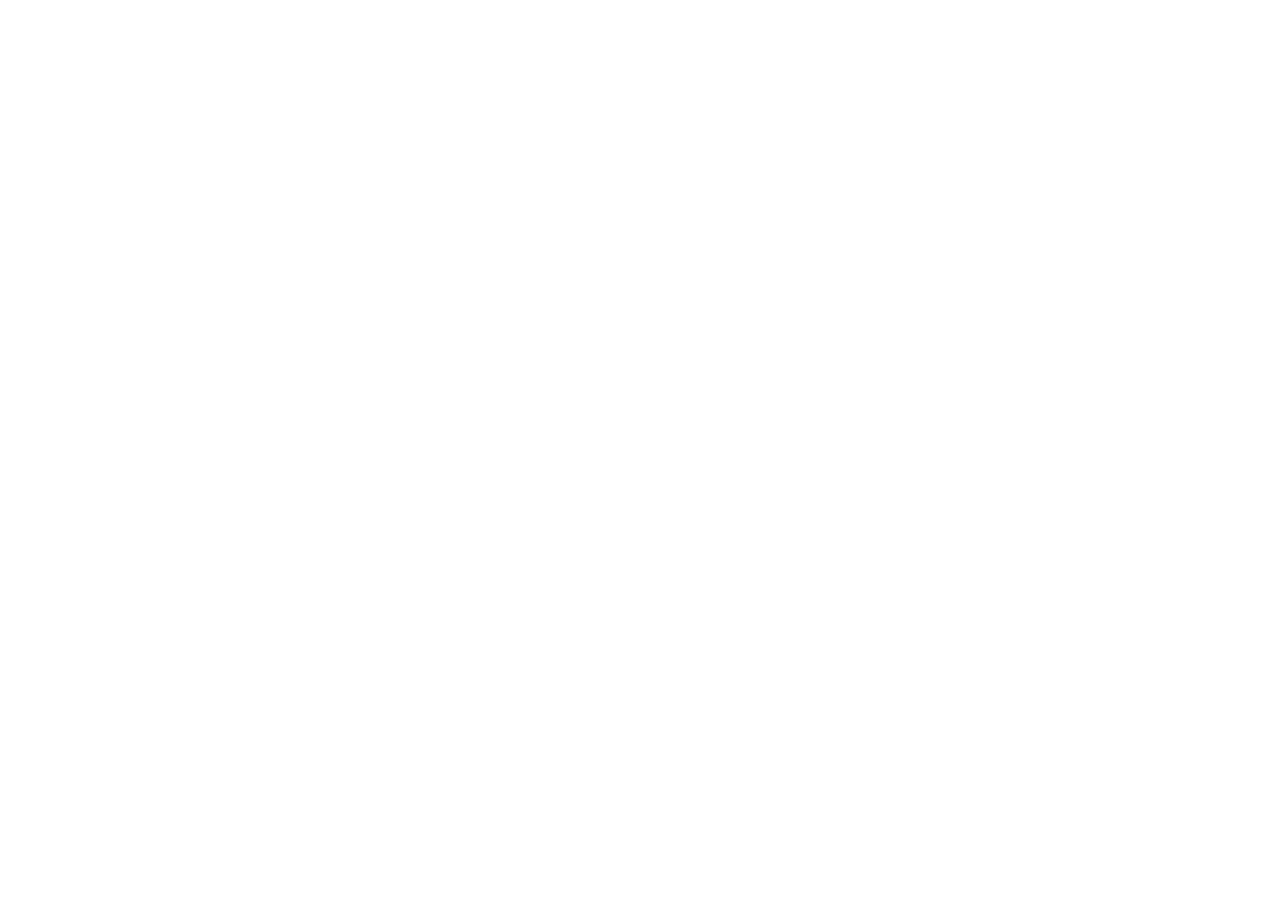
==== index.html @ dba5331c "init project" ====
<!DOCTYPE html>
<html lang="en">
<head>
    <meta charset="UTF-8">
    <meta http-equiv="X-UA-Compatible" content="IE=edge">
    <meta name="viewport" content="width=device-width, initial-scale=1.0">
    <title>Document</title>
</head>
<body>
    
</body>
</html>
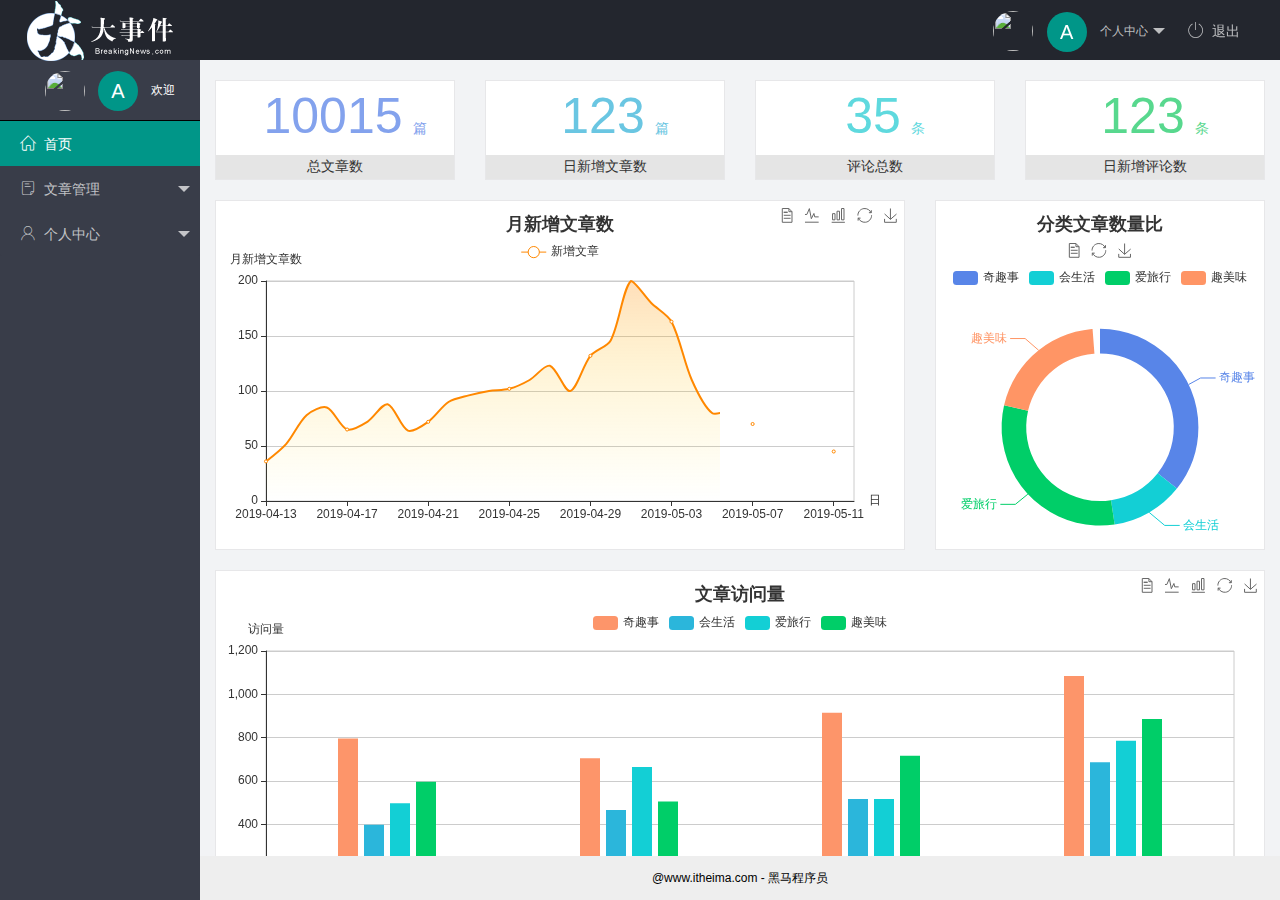
==== commit 2201e608: "完成了主页的内容" ====
--- a/index.html
+++ b/index.html
@@ -1,12 +1,89 @@
 <!DOCTYPE html>
 <html lang="en">
+
 <head>
     <meta charset="UTF-8">
     <meta http-equiv="X-UA-Compatible" content="IE=edge">
     <meta name="viewport" content="width=device-width, initial-scale=1.0">
-    <title>Document</title>
+    <title>后台主页</title>
+    <link rel="stylesheet" href="./assets/lib/layui/css/layui.css">
+    <link rel="stylesheet" href="./assets/fonts/iconfont.css">
+    <link rel="stylesheet" href="./assets/css/index.css">
 </head>
+
 <body>
-    
+    <div class="layui-layout layui-layout-admin">
+        <div class="layui-header">
+            <div class="layui-logo layui-hide-xs ">
+                <img src="./assets/images/logo.png" alt="">
+            </div>
+            <!-- 头部区域（可配合layui 已有的水平导航） -->
+            <ul class="layui-nav layui-layout-right">
+                <li class="layui-nav-item layui-hide layui-show-md-inline-block">
+                    <a href="javascript:;" class="userinfo">
+                        <img src="http://t.cn/RCzsdCq"
+                            class="layui-nav-img">
+                            <span class="text-avatar">A</span>
+                        个人中心
+                    </a>
+                    <dl class="layui-nav-child">
+                        <dd><a href="">基本资料</a></dd>
+                        <dd><a href="">更换头像</a></dd>
+                        <dd><a href="">重置密码</a></dd>
+                    </dl>
+                </li>
+                <li class="layui-nav-item" lay-header-event="menuRight" lay-unselect>
+                    <a href="javascript:;" id="btnLogout"><span class="iconfont icon-tuichu"></span>退出</a>
+                </li>
+            </ul>
+        </div>
+
+        <div class="layui-side layui-bg-black">
+            <div class="layui-side-scroll">
+                <div  class="userinfo">
+                    <img src="http://t.cn/RCzsdCq"
+                        class="layui-nav-img">
+                    <span class="text-avatar">A</span>
+                    <span id="welcome">欢迎</span>
+                </div>
+                <!-- 左侧导航区域（可配合layui已有的垂直导航） -->
+                <ul class="layui-nav layui-nav-tree" lay-shrink="all">
+                    <li class="layui-nav-item layui-this"><a href="./home/dashboard.html" target="fm"><span class="iconfont icon-home"></span>首页</a></li>
+                    <li class="layui-nav-item ">
+                        <a class="" href="javascript:;"><span class="iconfont icon-16"></span>文章管理</a>
+                        <dl class="layui-nav-child">
+                            <dd><a href="javascript:;"><i class="layui-icon layui-icon-app"></i>文章类别</a></dd>
+                            <dd><a href="javascript:;"><i class="layui-icon layui-icon-app"></i>文章列表</a></dd>
+                            <dd><a href="javascript:;"><i class="layui-icon layui-icon-app"></i>发布文章</a></dd>
+                        </dl>
+                    </li>
+                    <li class="layui-nav-item">
+                        <a href="javascript:;"><span class="iconfont icon-user"></span>个人中心</a>
+                        <dl class="layui-nav-child">
+                            <dd><a href="javascript:;"><i class="layui-icon layui-icon-app"></i>基本资料</a></dd>
+                            <dd><a href="javascript:;"><i class="layui-icon layui-icon-app"></i>更换头像</a></dd>
+                            <dd><a href="javascript:;"><i class="layui-icon layui-icon-app"></i>重置密码</a></dd>
+                        </dl>
+                    </li>
+                </ul>
+            </div>
+        </div>
+
+        <div class="layui-body">
+            <!-- 内容主体区域 -->
+            <iframe name="fm" src="./home/dashboard.html" frameborder="0"></iframe>
+        </div>
+
+        <div class="layui-footer">
+            <!-- 底部固定区域 -->
+            @www.itheima.com - 黑马程序员
+        </div>
+    </div>
+
+    <script src="./assets/lib/layui/layui.all.js"></script>
+    <script src="./assets/lib/jquery.js"></script>
+    <script src="./assets/js/baseAPI.js"></script>
+    <script src="./assets/js/index.js"></script>
 </body>
+
 </html>--- a/assets/lib/layui/css/layui.css
+++ b/assets/lib/layui/css/layui.css
@@ -0,0 +1,2 @@
+/** layui-v2.5.5 MIT License By https://www.layui.com */
+ .layui-inline,img{display:inline-block;vertical-align:middle}h1,h2,h3,h4,h5,h6{font-weight:400}.layui-edge,.layui-header,.layui-inline,.layui-main{position:relative}.layui-body,.layui-edge,.layui-elip{overflow:hidden}.layui-btn,.layui-edge,.layui-inline,img{vertical-align:middle}.layui-btn,.layui-disabled,.layui-icon,.layui-unselect{-moz-user-select:none;-webkit-user-select:none;-ms-user-select:none}.layui-elip,.layui-form-checkbox span,.layui-form-pane .layui-form-label{text-overflow:ellipsis;white-space:nowrap}.layui-breadcrumb,.layui-tree-btnGroup{visibility:hidden}blockquote,body,button,dd,div,dl,dt,form,h1,h2,h3,h4,h5,h6,input,li,ol,p,pre,td,textarea,th,ul{margin:0;padding:0;-webkit-tap-highlight-color:rgba(0,0,0,0)}a:active,a:hover{outline:0}img{border:none}li{list-style:none}table{border-collapse:collapse;border-spacing:0}h4,h5,h6{font-size:100%}button,input,optgroup,option,select,textarea{font-family:inherit;font-size:inherit;font-style:inherit;font-weight:inherit;outline:0}pre{white-space:pre-wrap;white-space:-moz-pre-wrap;white-space:-pre-wrap;white-space:-o-pre-wrap;word-wrap:break-word}body{line-height:24px;font:14px Helvetica Neue,Helvetica,PingFang SC,Tahoma,Arial,sans-serif}hr{height:1px;margin:10px 0;border:0;clear:both}a{color:#333;text-decoration:none}a:hover{color:#777}a cite{font-style:normal;*cursor:pointer}.layui-border-box,.layui-border-box *{box-sizing:border-box}.layui-box,.layui-box *{box-sizing:content-box}.layui-clear{clear:both;*zoom:1}.layui-clear:after{content:'\20';clear:both;*zoom:1;display:block;height:0}.layui-inline{*display:inline;*zoom:1}.layui-edge{display:inline-block;width:0;height:0;border-width:6px;border-style:dashed;border-color:transparent}.layui-edge-top{top:-4px;border-bottom-color:#999;border-bottom-style:solid}.layui-edge-right{border-left-color:#999;border-left-style:solid}.layui-edge-bottom{top:2px;border-top-color:#999;border-top-style:solid}.layui-edge-left{border-right-color:#999;border-right-style:solid}.layui-disabled,.layui-disabled:hover{color:#d2d2d2!important;cursor:not-allowed!important}.layui-circle{border-radius:100%}.layui-show{display:block!important}.layui-hide{display:none!important}@font-face{font-family:layui-icon;src:url(../font/iconfont.eot?v=250);src:url(../font/iconfont.eot?v=250#iefix) format('embedded-opentype'),url(../font/iconfont.woff2?v=250) format('woff2'),url(../font/iconfont.woff?v=250) format('woff'),url(../font/iconfont.ttf?v=250) format('truetype'),url(../font/iconfont.svg?v=250#layui-icon) format('svg')}.layui-icon{font-family:layui-icon!important;font-size:16px;font-style:normal;-webkit-font-smoothing:antialiased;-moz-osx-font-smoothing:grayscale}.layui-icon-reply-fill:before{content:"\e611"}.layui-icon-set-fill:before{content:"\e614"}.layui-icon-menu-fill:before{content:"\e60f"}.layui-icon-search:before{content:"\e615"}.layui-icon-share:before{content:"\e641"}.layui-icon-set-sm:before{content:"\e620"}.layui-icon-engine:before{content:"\e628"}.layui-icon-close:before{content:"\1006"}.layui-icon-close-fill:before{content:"\1007"}.layui-icon-chart-screen:before{content:"\e629"}.layui-icon-star:before{content:"\e600"}.layui-icon-circle-dot:before{content:"\e617"}.layui-icon-chat:before{content:"\e606"}.layui-icon-release:before{content:"\e609"}.layui-icon-list:before{content:"\e60a"}.layui-icon-chart:before{content:"\e62c"}.layui-icon-ok-circle:before{content:"\1005"}.layui-icon-layim-theme:before{content:"\e61b"}.layui-icon-table:before{content:"\e62d"}.layui-icon-right:before{content:"\e602"}.layui-icon-left:before{content:"\e603"}.layui-icon-cart-simple:before{content:"\e698"}.layui-icon-face-cry:before{content:"\e69c"}.layui-icon-face-smile:before{content:"\e6af"}.layui-icon-survey:before{content:"\e6b2"}.layui-icon-tree:before{content:"\e62e"}.layui-icon-upload-circle:before{content:"\e62f"}.layui-icon-add-circle:before{content:"\e61f"}.layui-icon-download-circle:before{content:"\e601"}.layui-icon-templeate-1:before{content:"\e630"}.layui-icon-util:before{content:"\e631"}.layui-icon-face-surprised:before{content:"\e664"}.layui-icon-edit:before{content:"\e642"}.layui-icon-speaker:before{content:"\e645"}.layui-icon-down:before{content:"\e61a"}.layui-icon-file:before{content:"\e621"}.layui-icon-layouts:before{content:"\e632"}.layui-icon-rate-half:before{content:"\e6c9"}.layui-icon-add-circle-fine:before{content:"\e608"}.layui-icon-prev-circle:before{content:"\e633"}.layui-icon-read:before{content:"\e705"}.layui-icon-404:before{content:"\e61c"}.layui-icon-carousel:before{content:"\e634"}.layui-icon-help:before{content:"\e607"}.layui-icon-code-circle:before{content:"\e635"}.layui-icon-water:before{content:"\e636"}.layui-icon-username:before{content:"\e66f"}.layui-icon-find-fill:before{content:"\e670"}.layui-icon-about:before{content:"\e60b"}.layui-icon-location:before{content:"\e715"}.layui-icon-up:before{content:"\e619"}.layui-icon-pause:before{content:"\e651"}.layui-icon-date:before{content:"\e637"}.layui-icon-layim-uploadfile:before{content:"\e61d"}.layui-icon-delete:before{content:"\e640"}.layui-icon-play:before{content:"\e652"}.layui-icon-top:before{content:"\e604"}.layui-icon-friends:before{content:"\e612"}.layui-icon-refresh-3:before{content:"\e9aa"}.layui-icon-ok:before{content:"\e605"}.layui-icon-layer:before{content:"\e638"}.layui-icon-face-smile-fine:before{content:"\e60c"}.layui-icon-dollar:before{content:"\e659"}.layui-icon-group:before{content:"\e613"}.layui-icon-layim-download:before{content:"\e61e"}.layui-icon-picture-fine:before{content:"\e60d"}.layui-icon-link:before{content:"\e64c"}.layui-icon-diamond:before{content:"\e735"}.layui-icon-log:before{content:"\e60e"}.layui-icon-rate-solid:before{content:"\e67a"}.layui-icon-fonts-del:before{content:"\e64f"}.layui-icon-unlink:before{content:"\e64d"}.layui-icon-fonts-clear:before{content:"\e639"}.layui-icon-triangle-r:before{content:"\e623"}.layui-icon-circle:before{content:"\e63f"}.layui-icon-radio:before{content:"\e643"}.layui-icon-align-center:before{content:"\e647"}.layui-icon-align-right:before{content:"\e648"}.layui-icon-align-left:before{content:"\e649"}.layui-icon-loading-1:before{content:"\e63e"}.layui-icon-return:before{content:"\e65c"}.layui-icon-fonts-strong:before{content:"\e62b"}.layui-icon-upload:before{content:"\e67c"}.layui-icon-dialogue:before{content:"\e63a"}.layui-icon-video:before{content:"\e6ed"}.layui-icon-headset:before{content:"\e6fc"}.layui-icon-cellphone-fine:before{content:"\e63b"}.layui-icon-add-1:before{content:"\e654"}.layui-icon-face-smile-b:before{content:"\e650"}.layui-icon-fonts-html:before{content:"\e64b"}.layui-icon-form:before{content:"\e63c"}.layui-icon-cart:before{content:"\e657"}.layui-icon-camera-fill:before{content:"\e65d"}.layui-icon-tabs:before{content:"\e62a"}.layui-icon-fonts-code:before{content:"\e64e"}.layui-icon-fire:before{content:"\e756"}.layui-icon-set:before{content:"\e716"}.layui-icon-fonts-u:before{content:"\e646"}.layui-icon-triangle-d:before{content:"\e625"}.layui-icon-tips:before{content:"\e702"}.layui-icon-picture:before{content:"\e64a"}.layui-icon-more-vertical:before{content:"\e671"}.layui-icon-flag:before{content:"\e66c"}.layui-icon-loading:before{content:"\e63d"}.layui-icon-fonts-i:before{content:"\e644"}.layui-icon-refresh-1:before{content:"\e666"}.layui-icon-rmb:before{content:"\e65e"}.layui-icon-home:before{content:"\e68e"}.layui-icon-user:before{content:"\e770"}.layui-icon-notice:before{content:"\e667"}.layui-icon-login-weibo:before{content:"\e675"}.layui-icon-voice:before{content:"\e688"}.layui-icon-upload-drag:before{content:"\e681"}.layui-icon-login-qq:before{content:"\e676"}.layui-icon-snowflake:before{content:"\e6b1"}.layui-icon-file-b:before{content:"\e655"}.layui-icon-template:before{content:"\e663"}.layui-icon-auz:before{content:"\e672"}.layui-icon-console:before{content:"\e665"}.layui-icon-app:before{content:"\e653"}.layui-icon-prev:before{content:"\e65a"}.layui-icon-website:before{content:"\e7ae"}.layui-icon-next:before{content:"\e65b"}.layui-icon-component:before{content:"\e857"}.layui-icon-more:before{content:"\e65f"}.layui-icon-login-wechat:before{content:"\e677"}.layui-icon-shrink-right:before{content:"\e668"}.layui-icon-spread-left:before{content:"\e66b"}.layui-icon-camera:before{content:"\e660"}.layui-icon-note:before{content:"\e66e"}.layui-icon-refresh:before{content:"\e669"}.layui-icon-female:before{content:"\e661"}.layui-icon-male:before{content:"\e662"}.layui-icon-password:before{content:"\e673"}.layui-icon-senior:before{content:"\e674"}.layui-icon-theme:before{content:"\e66a"}.layui-icon-tread:before{content:"\e6c5"}.layui-icon-praise:before{content:"\e6c6"}.layui-icon-star-fill:before{content:"\e658"}.layui-icon-rate:before{content:"\e67b"}.layui-icon-template-1:before{content:"\e656"}.layui-icon-vercode:before{content:"\e679"}.layui-icon-cellphone:before{content:"\e678"}.layui-icon-screen-full:before{content:"\e622"}.layui-icon-screen-restore:before{content:"\e758"}.layui-icon-cols:before{content:"\e610"}.layui-icon-export:before{content:"\e67d"}.layui-icon-print:before{content:"\e66d"}.layui-icon-slider:before{content:"\e714"}.layui-icon-addition:before{content:"\e624"}.layui-icon-subtraction:before{content:"\e67e"}.layui-icon-service:before{content:"\e626"}.layui-icon-transfer:before{content:"\e691"}.layui-main{width:1140px;margin:0 auto}.layui-header{z-index:1000;height:60px}.layui-header a:hover{transition:all .5s;-webkit-transition:all .5s}.layui-side{position:fixed;left:0;top:0;bottom:0;z-index:999;width:200px;overflow-x:hidden}.layui-side-scroll{position:relative;width:220px;height:100%;overflow-x:hidden}.layui-body{position:absolute;left:200px;right:0;top:0;bottom:0;z-index:998;width:auto;overflow-y:auto;box-sizing:border-box}.layui-layout-body{overflow:hidden}.layui-layout-admin .layui-header{background-color:#23262E}.layui-layout-admin .layui-side{top:60px;width:200px;overflow-x:hidden}.layui-layout-admin .layui-body{position:fixed;top:60px;bottom:44px}.layui-layout-admin .layui-main{width:auto;margin:0 15px}.layui-layout-admin .layui-footer{position:fixed;left:200px;right:0;bottom:0;height:44px;line-height:44px;padding:0 15px;background-color:#eee}.layui-layout-admin .layui-logo{position:absolute;left:0;top:0;width:200px;height:100%;line-height:60px;text-align:center;color:#009688;font-size:16px}.layui-layout-admin .layui-header .layui-nav{background:0 0}.layui-layout-left{position:absolute!important;left:200px;top:0}.layui-layout-right{position:absolute!important;right:0;top:0}.layui-container{position:relative;margin:0 auto;padding:0 15px;box-sizing:border-box}.layui-fluid{position:relative;margin:0 auto;padding:0 15px}.layui-row:after,.layui-row:before{content:'';display:block;clear:both}.layui-col-lg1,.layui-col-lg10,.layui-col-lg11,.layui-col-lg12,.layui-col-lg2,.layui-col-lg3,.layui-col-lg4,.layui-col-lg5,.layui-col-lg6,.layui-col-lg7,.layui-col-lg8,.layui-col-lg9,.layui-col-md1,.layui-col-md10,.layui-col-md11,.layui-col-md12,.layui-col-md2,.layui-col-md3,.layui-col-md4,.layui-col-md5,.layui-col-md6,.layui-col-md7,.layui-col-md8,.layui-col-md9,.layui-col-sm1,.layui-col-sm10,.layui-col-sm11,.layui-col-sm12,.layui-col-sm2,.layui-col-sm3,.layui-col-sm4,.layui-col-sm5,.layui-col-sm6,.layui-col-sm7,.layui-col-sm8,.layui-col-sm9,.layui-col-xs1,.layui-col-xs10,.layui-col-xs11,.layui-col-xs12,.layui-col-xs2,.layui-col-xs3,.layui-col-xs4,.layui-col-xs5,.layui-col-xs6,.layui-col-xs7,.layui-col-xs8,.layui-col-xs9{position:relative;display:block;box-sizing:border-box}.layui-col-xs1,.layui-col-xs10,.layui-col-xs11,.layui-col-xs12,.layui-col-xs2,.layui-col-xs3,.layui-col-xs4,.layui-col-xs5,.layui-col-xs6,.layui-col-xs7,.layui-col-xs8,.layui-col-xs9{float:left}.layui-col-xs1{width:8.33333333%}.layui-col-xs2{width:16.66666667%}.layui-col-xs3{width:25%}.layui-col-xs4{width:33.33333333%}.layui-col-xs5{width:41.66666667%}.layui-col-xs6{width:50%}.layui-col-xs7{width:58.33333333%}.layui-col-xs8{width:66.66666667%}.layui-col-xs9{width:75%}.layui-col-xs10{width:83.33333333%}.layui-col-xs11{width:91.66666667%}.layui-col-xs12{width:100%}.layui-col-xs-offset1{margin-left:8.33333333%}.layui-col-xs-offset2{margin-left:16.66666667%}.layui-col-xs-offset3{margin-left:25%}.layui-col-xs-offset4{margin-left:33.33333333%}.layui-col-xs-offset5{margin-left:41.66666667%}.layui-col-xs-offset6{margin-left:50%}.layui-col-xs-offset7{margin-left:58.33333333%}.layui-col-xs-offset8{margin-left:66.66666667%}.layui-col-xs-offset9{margin-left:75%}.layui-col-xs-offset10{margin-left:83.33333333%}.layui-col-xs-offset11{margin-left:91.66666667%}.layui-col-xs-offset12{margin-left:100%}@media screen and (max-width:768px){.layui-hide-xs{display:none!important}.layui-show-xs-block{display:block!important}.layui-show-xs-inline{display:inline!important}.layui-show-xs-inline-block{display:inline-block!important}}@media screen and (min-width:768px){.layui-container{width:750px}.layui-hide-sm{display:none!important}.layui-show-sm-block{display:block!important}.layui-show-sm-inline{display:inline!important}.layui-show-sm-inline-block{display:inline-block!important}.layui-col-sm1,.layui-col-sm10,.layui-col-sm11,.layui-col-sm12,.layui-col-sm2,.layui-col-sm3,.layui-col-sm4,.layui-col-sm5,.layui-col-sm6,.layui-col-sm7,.layui-col-sm8,.layui-col-sm9{float:left}.layui-col-sm1{width:8.33333333%}.layui-col-sm2{width:16.66666667%}.layui-col-sm3{width:25%}.layui-col-sm4{width:33.33333333%}.layui-col-sm5{width:41.66666667%}.layui-col-sm6{width:50%}.layui-col-sm7{width:58.33333333%}.layui-col-sm8{width:66.66666667%}.layui-col-sm9{width:75%}.layui-col-sm10{width:83.33333333%}.layui-col-sm11{width:91.66666667%}.layui-col-sm12{width:100%}.layui-col-sm-offset1{margin-left:8.33333333%}.layui-col-sm-offset2{margin-left:16.66666667%}.layui-col-sm-offset3{margin-left:25%}.layui-col-sm-offset4{margin-left:33.33333333%}.layui-col-sm-offset5{margin-left:41.66666667%}.layui-col-sm-offset6{margin-left:50%}.layui-col-sm-offset7{margin-left:58.33333333%}.layui-col-sm-offset8{margin-left:66.66666667%}.layui-col-sm-offset9{margin-left:75%}.layui-col-sm-offset10{margin-left:83.33333333%}.layui-col-sm-offset11{margin-left:91.66666667%}.layui-col-sm-offset12{margin-left:100%}}@media screen and (min-width:992px){.layui-container{width:970px}.layui-hide-md{display:none!important}.layui-show-md-block{display:block!important}.layui-show-md-inline{display:inline!important}.layui-show-md-inline-block{display:inline-block!important}.layui-col-md1,.layui-col-md10,.layui-col-md11,.layui-col-md12,.layui-col-md2,.layui-col-md3,.layui-col-md4,.layui-col-md5,.layui-col-md6,.layui-col-md7,.layui-col-md8,.layui-col-md9{float:left}.layui-col-md1{width:8.33333333%}.layui-col-md2{width:16.66666667%}.layui-col-md3{width:25%}.layui-col-md4{width:33.33333333%}.layui-col-md5{width:41.66666667%}.layui-col-md6{width:50%}.layui-col-md7{width:58.33333333%}.layui-col-md8{width:66.66666667%}.layui-col-md9{width:75%}.layui-col-md10{width:83.33333333%}.layui-col-md11{width:91.66666667%}.layui-col-md12{width:100%}.layui-col-md-offset1{margin-left:8.33333333%}.layui-col-md-offset2{margin-left:16.66666667%}.layui-col-md-offset3{margin-left:25%}.layui-col-md-offset4{margin-left:33.33333333%}.layui-col-md-offset5{margin-left:41.66666667%}.layui-col-md-offset6{margin-left:50%}.layui-col-md-offset7{margin-left:58.33333333%}.layui-col-md-offset8{margin-left:66.66666667%}.layui-col-md-offset9{margin-left:75%}.layui-col-md-offset10{margin-left:83.33333333%}.layui-col-md-offset11{margin-left:91.66666667%}.layui-col-md-offset12{margin-left:100%}}@media screen and (min-width:1200px){.layui-container{width:1170px}.layui-hide-lg{display:none!important}.layui-show-lg-block{display:block!important}.layui-show-lg-inline{display:inline!important}.layui-show-lg-inline-block{display:inline-block!important}.layui-col-lg1,.layui-col-lg10,.layui-col-lg11,.layui-col-lg12,.layui-col-lg2,.layui-col-lg3,.layui-col-lg4,.layui-col-lg5,.layui-col-lg6,.layui-col-lg7,.layui-col-lg8,.layui-col-lg9{float:left}.layui-col-lg1{width:8.33333333%}.layui-col-lg2{width:16.66666667%}.layui-col-lg3{width:25%}.layui-col-lg4{width:33.33333333%}.layui-col-lg5{width:41.66666667%}.layui-col-lg6{width:50%}.layui-col-lg7{width:58.33333333%}.layui-col-lg8{width:66.66666667%}.layui-col-lg9{width:75%}.layui-col-lg10{width:83.33333333%}.layui-col-lg11{width:91.66666667%}.layui-col-lg12{width:100%}.layui-col-lg-offset1{margin-left:8.33333333%}.layui-col-lg-offset2{margin-left:16.66666667%}.layui-col-lg-offset3{margin-left:25%}.layui-col-lg-offset4{margin-left:33.33333333%}.layui-col-lg-offset5{margin-left:41.66666667%}.layui-col-lg-offset6{margin-left:50%}.layui-col-lg-offset7{margin-left:58.33333333%}.layui-col-lg-offset8{margin-left:66.66666667%}.layui-col-lg-offset9{margin-left:75%}.layui-col-lg-offset10{margin-left:83.33333333%}.layui-col-lg-offset11{margin-left:91.66666667%}.layui-col-lg-offset12{margin-left:100%}}.layui-col-space1{margin:-.5px}.layui-col-space1>*{padding:.5px}.layui-col-space3{margin:-1.5px}.layui-col-space3>*{padding:1.5px}.layui-col-space5{margin:-2.5px}.layui-col-space5>*{padding:2.5px}.layui-col-space8{margin:-3.5px}.layui-col-space8>*{padding:3.5px}.layui-col-space10{margin:-5px}.layui-col-space10>*{padding:5px}.layui-col-space12{margin:-6px}.layui-col-space12>*{padding:6px}.layui-col-space15{margin:-7.5px}.layui-col-space15>*{padding:7.5px}.layui-col-space18{margin:-9px}.layui-col-space18>*{padding:9px}.layui-col-space20{margin:-10px}.layui-col-space20>*{padding:10px}.layui-col-space22{margin:-11px}.layui-col-space22>*{padding:11px}.layui-col-space25{margin:-12.5px}.layui-col-space25>*{padding:12.5px}.layui-col-space30{margin:-15px}.layui-col-space30>*{padding:15px}.layui-btn,.layui-input,.layui-select,.layui-textarea,.layui-upload-button{outline:0;-webkit-appearance:none;transition:all .3s;-webkit-transition:all .3s;box-sizing:border-box}.layui-elem-quote{margin-bottom:10px;padding:15px;line-height:22px;border-left:5px solid #009688;border-radius:0 2px 2px 0;background-color:#f2f2f2}.layui-quote-nm{border-style:solid;border-width:1px 1px 1px 5px;background:0 0}.layui-elem-field{margin-bottom:10px;padding:0;border-width:1px;border-style:solid}.layui-elem-field legend{margin-left:20px;padding:0 10px;font-size:20px;font-weight:300}.layui-field-title{margin:10px 0 20px;border-width:1px 0 0}.layui-field-box{padding:10px 15px}.layui-field-title .layui-field-box{padding:10px 0}.layui-progress{position:relative;height:6px;border-radius:20px;background-color:#e2e2e2}.layui-progress-bar{position:absolute;left:0;top:0;width:0;max-width:100%;height:6px;border-radius:20px;text-align:right;background-color:#5FB878;transition:all .3s;-webkit-transition:all .3s}.layui-progress-big,.layui-progress-big .layui-progress-bar{height:18px;line-height:18px}.layui-progress-text{position:relative;top:-20px;line-height:18px;font-size:12px;color:#666}.layui-progress-big .layui-progress-text{position:static;padding:0 10px;color:#fff}.layui-collapse{border-width:1px;border-style:solid;border-radius:2px}.layui-colla-content,.layui-colla-item{border-top-width:1px;border-top-style:solid}.layui-colla-item:first-child{border-top:none}.layui-colla-title{position:relative;height:42px;line-height:42px;padding:0 15px 0 35px;color:#333;background-color:#f2f2f2;cursor:pointer;font-size:14px;overflow:hidden}.layui-colla-content{display:none;padding:10px 15px;line-height:22px;color:#666}.layui-colla-icon{position:absolute;left:15px;top:0;font-size:14px}.layui-card{margin-bottom:15px;border-radius:2px;background-color:#fff;box-shadow:0 1px 2px 0 rgba(0,0,0,.05)}.layui-card:last-child{margin-bottom:0}.layui-card-header{position:relative;height:42px;line-height:42px;padding:0 15px;border-bottom:1px solid #f6f6f6;color:#333;border-radius:2px 2px 0 0;font-size:14px}.layui-bg-black,.layui-bg-blue,.layui-bg-cyan,.layui-bg-green,.layui-bg-orange,.layui-bg-red{color:#fff!important}.layui-card-body{position:relative;padding:10px 15px;line-height:24px}.layui-card-body[pad15]{padding:15px}.layui-card-body[pad20]{padding:20px}.layui-card-body .layui-table{margin:5px 0}.layui-card .layui-tab{margin:0}.layui-panel-window{position:relative;padding:15px;border-radius:0;border-top:5px solid #E6E6E6;background-color:#fff}.layui-auxiliar-moving{position:fixed;left:0;right:0;top:0;bottom:0;width:100%;height:100%;background:0 0;z-index:9999999999}.layui-form-label,.layui-form-mid,.layui-form-select,.layui-input-block,.layui-input-inline,.layui-textarea{position:relative}.layui-bg-red{background-color:#FF5722!important}.layui-bg-orange{background-color:#FFB800!important}.layui-bg-green{background-color:#009688!important}.layui-bg-cyan{background-color:#2F4056!important}.layui-bg-blue{background-color:#1E9FFF!important}.layui-bg-black{background-color:#393D49!important}.layui-bg-gray{background-color:#eee!important;color:#666!important}.layui-badge-rim,.layui-colla-content,.layui-colla-item,.layui-collapse,.layui-elem-field,.layui-form-pane .layui-form-item[pane],.layui-form-pane .layui-form-label,.layui-input,.layui-layedit,.layui-layedit-tool,.layui-quote-nm,.layui-select,.layui-tab-bar,.layui-tab-card,.layui-tab-title,.layui-tab-title .layui-this:after,.layui-textarea{border-color:#e6e6e6}.layui-timeline-item:before,hr{background-color:#e6e6e6}.layui-text{line-height:22px;font-size:14px;color:#666}.layui-text h1,.layui-text h2,.layui-text h3{font-weight:500;color:#333}.layui-text h1{font-size:30px}.layui-text h2{font-size:24px}.layui-text h3{font-size:18px}.layui-text a:not(.layui-btn){color:#01AAED}.layui-text a:not(.layui-btn):hover{text-decoration:underline}.layui-text ul{padding:5px 0 5px 15px}.layui-text ul li{margin-top:5px;list-style-type:disc}.layui-text em,.layui-word-aux{color:#999!important;padding:0 5px!important}.layui-btn{display:inline-block;height:38px;line-height:38px;padding:0 18px;background-color:#009688;color:#fff;white-space:nowrap;text-align:center;font-size:14px;border:none;border-radius:2px;cursor:pointer}.layui-btn:hover{opacity:.8;filter:alpha(opacity=80);color:#fff}.layui-btn:active{opacity:1;filter:alpha(opacity=100)}.layui-btn+.layui-btn{margin-left:10px}.layui-btn-container{font-size:0}.layui-btn-container .layui-btn{margin-right:10px;margin-bottom:10px}.layui-btn-container .layui-btn+.layui-btn{margin-left:0}.layui-table .layui-btn-container .layui-btn{margin-bottom:9px}.layui-btn-radius{border-radius:100px}.layui-btn .layui-icon{margin-right:3px;font-size:18px;vertical-align:bottom;vertical-align:middle\9}.layui-btn-primary{border:1px solid #C9C9C9;background-color:#fff;color:#555}.layui-btn-primary:hover{border-color:#009688;color:#333}.layui-btn-normal{background-color:#1E9FFF}.layui-btn-warm{background-color:#FFB800}.layui-btn-danger{background-color:#FF5722}.layui-btn-checked{background-color:#5FB878}.layui-btn-disabled,.layui-btn-disabled:active,.layui-btn-disabled:hover{border:1px solid #e6e6e6;background-color:#FBFBFB;color:#C9C9C9;cursor:not-allowed;opacity:1}.layui-btn-lg{height:44px;line-height:44px;padding:0 25px;font-size:16px}.layui-btn-sm{height:30px;line-height:30px;padding:0 10px;font-size:12px}.layui-btn-sm i{font-size:16px!important}.layui-btn-xs{height:22px;line-height:22px;padding:0 5px;font-size:12px}.layui-btn-xs i{font-size:14px!important}.layui-btn-group{display:inline-block;vertical-align:middle;font-size:0}.layui-btn-group .layui-btn{margin-left:0!important;margin-right:0!important;border-left:1px solid rgba(255,255,255,.5);border-radius:0}.layui-btn-group .layui-btn-primary{border-left:none}.layui-btn-group .layui-btn-primary:hover{border-color:#C9C9C9;color:#009688}.layui-btn-group .layui-btn:first-child{border-left:none;border-radius:2px 0 0 2px}.layui-btn-group .layui-btn-primary:first-child{border-left:1px solid #c9c9c9}.layui-btn-group .layui-btn:last-child{border-radius:0 2px 2px 0}.layui-btn-group .layui-btn+.layui-btn{margin-left:0}.layui-btn-group+.layui-btn-group{margin-left:10px}.layui-btn-fluid{width:100%}.layui-input,.layui-select,.layui-textarea{height:38px;line-height:1.3;line-height:38px\9;border-width:1px;border-style:solid;background-color:#fff;border-radius:2px}.layui-input::-webkit-input-placeholder,.layui-select::-webkit-input-placeholder,.layui-textarea::-webkit-input-placeholder{line-height:1.3}.layui-input,.layui-textarea{display:block;width:100%;padding-left:10px}.layui-input:hover,.layui-textarea:hover{border-color:#D2D2D2!important}.layui-input:focus,.layui-textarea:focus{border-color:#C9C9C9!important}.layui-textarea{min-height:100px;height:auto;line-height:20px;padding:6px 10px;resize:vertical}.layui-select{padding:0 10px}.layui-form input[type=checkbox],.layui-form input[type=radio],.layui-form select{display:none}.layui-form [lay-ignore]{display:initial}.layui-form-item{margin-bottom:15px;clear:both;*zoom:1}.layui-form-item:after{content:'\20';clear:both;*zoom:1;display:block;height:0}.layui-form-label{float:left;display:block;padding:9px 15px;width:80px;font-weight:400;line-height:20px;text-align:right}.layui-form-label-col{display:block;float:none;padding:9px 0;line-height:20px;text-align:left}.layui-form-item .layui-inline{margin-bottom:5px;margin-right:10px}.layui-input-block{margin-left:110px;min-height:36px}.layui-input-inline{display:inline-block;vertical-align:middle}.layui-form-item .layui-input-inline{float:left;width:190px;margin-right:10px}.layui-form-text .layui-input-inline{width:auto}.layui-form-mid{float:left;display:block;padding:9px 0!important;line-height:20px;margin-right:10px}.layui-form-danger+.layui-form-select .layui-input,.layui-form-danger:focus{border-color:#FF5722!important}.layui-form-select .layui-input{padding-right:30px;cursor:pointer}.layui-form-select .layui-edge{position:absolute;right:10px;top:50%;margin-top:-3px;cursor:pointer;border-width:6px;border-top-color:#c2c2c2;border-top-style:solid;transition:all .3s;-webkit-transition:all .3s}.layui-form-select dl{display:none;position:absolute;left:0;top:42px;padding:5px 0;z-index:899;min-width:100%;border:1px solid #d2d2d2;max-height:300px;overflow-y:auto;background-color:#fff;border-radius:2px;box-shadow:0 2px 4px rgba(0,0,0,.12);box-sizing:border-box}.layui-form-select dl dd,.layui-form-select dl dt{padding:0 10px;line-height:36px;white-space:nowrap;overflow:hidden;text-overflow:ellipsis}.layui-form-select dl dt{font-size:12px;color:#999}.layui-form-select dl dd{cursor:pointer}.layui-form-select dl dd:hover{background-color:#f2f2f2;-webkit-transition:.5s all;transition:.5s all}.layui-form-select .layui-select-group dd{padding-left:20px}.layui-form-select dl dd.layui-select-tips{padding-left:10px!important;color:#999}.layui-form-select dl dd.layui-this{background-color:#5FB878;color:#fff}.layui-form-checkbox,.layui-form-select dl dd.layui-disabled{background-color:#fff}.layui-form-selected dl{display:block}.layui-form-checkbox,.layui-form-checkbox *,.layui-form-switch{display:inline-block;vertical-align:middle}.layui-form-selected .layui-edge{margin-top:-9px;-webkit-transform:rotate(180deg);transform:rotate(180deg);margin-top:-3px\9}:root .layui-form-selected .layui-edge{margin-top:-9px\0/IE9}.layui-form-selectup dl{top:auto;bottom:42px}.layui-select-none{margin:5px 0;text-align:center;color:#999}.layui-select-disabled .layui-disabled{border-color:#eee!important}.layui-select-disabled .layui-edge{border-top-color:#d2d2d2}.layui-form-checkbox{position:relative;height:30px;line-height:30px;margin-right:10px;padding-right:30px;cursor:pointer;font-size:0;-webkit-transition:.1s linear;transition:.1s linear;box-sizing:border-box}.layui-form-checkbox span{padding:0 10px;height:100%;font-size:14px;border-radius:2px 0 0 2px;background-color:#d2d2d2;color:#fff;overflow:hidden}.layui-form-checkbox:hover span{background-color:#c2c2c2}.layui-form-checkbox i{position:absolute;right:0;top:0;width:30px;height:28px;border:1px solid #d2d2d2;border-left:none;border-radius:0 2px 2px 0;color:#fff;font-size:20px;text-align:center}.layui-form-checkbox:hover i{border-color:#c2c2c2;color:#c2c2c2}.layui-form-checked,.layui-form-checked:hover{border-color:#5FB878}.layui-form-checked span,.layui-form-checked:hover span{background-color:#5FB878}.layui-form-checked i,.layui-form-checked:hover i{color:#5FB878}.layui-form-item .layui-form-checkbox{margin-top:4px}.layui-form-checkbox[lay-skin=primary]{height:auto!important;line-height:normal!important;min-width:18px;min-height:18px;border:none!important;margin-right:0;padding-left:28px;padding-right:0;background:0 0}.layui-form-checkbox[lay-skin=primary] span{padding-left:0;padding-right:15px;line-height:18px;background:0 0;color:#666}.layui-form-checkbox[lay-skin=primary] i{right:auto;left:0;width:16px;height:16px;line-height:16px;border:1px solid #d2d2d2;font-size:12px;border-radius:2px;background-color:#fff;-webkit-transition:.1s linear;transition:.1s linear}.layui-form-checkbox[lay-skin=primary]:hover i{border-color:#5FB878;color:#fff}.layui-form-checked[lay-skin=primary] i{border-color:#5FB878!important;background-color:#5FB878;color:#fff}.layui-checkbox-disbaled[lay-skin=primary] span{background:0 0!important;color:#c2c2c2}.layui-checkbox-disbaled[lay-skin=primary]:hover i{border-color:#d2d2d2}.layui-form-item .layui-form-checkbox[lay-skin=primary]{margin-top:10px}.layui-form-switch{position:relative;height:22px;line-height:22px;min-width:35px;padding:0 5px;margin-top:8px;border:1px solid #d2d2d2;border-radius:20px;cursor:pointer;background-color:#fff;-webkit-transition:.1s linear;transition:.1s linear}.layui-form-switch i{position:absolute;left:5px;top:3px;width:16px;height:16px;border-radius:20px;background-color:#d2d2d2;-webkit-transition:.1s linear;transition:.1s linear}.layui-form-switch em{position:relative;top:0;width:25px;margin-left:21px;padding:0!important;text-align:center!important;color:#999!important;font-style:normal!important;font-size:12px}.layui-form-onswitch{border-color:#5FB878;background-color:#5FB878}.layui-checkbox-disbaled,.layui-checkbox-disbaled i{border-color:#e2e2e2!important}.layui-form-onswitch i{left:100%;margin-left:-21px;background-color:#fff}.layui-form-onswitch em{margin-left:5px;margin-right:21px;color:#fff!important}.layui-checkbox-disbaled span{background-color:#e2e2e2!important}.layui-checkbox-disbaled:hover i{color:#fff!important}[lay-radio]{display:none}.layui-form-radio,.layui-form-radio *{display:inline-block;vertical-align:middle}.layui-form-radio{line-height:28px;margin:6px 10px 0 0;padding-right:10px;cursor:pointer;font-size:0}.layui-form-radio *{font-size:14px}.layui-form-radio>i{margin-right:8px;font-size:22px;color:#c2c2c2}.layui-form-radio>i:hover,.layui-form-radioed>i{color:#5FB878}.layui-radio-disbaled>i{color:#e2e2e2!important}.layui-form-pane .layui-form-label{width:110px;padding:8px 15px;height:38px;line-height:20px;border-width:1px;border-style:solid;border-radius:2px 0 0 2px;text-align:center;background-color:#FBFBFB;overflow:hidden;box-sizing:border-box}.layui-form-pane .layui-input-inline{margin-left:-1px}.layui-form-pane .layui-input-block{margin-left:110px;left:-1px}.layui-form-pane .layui-input{border-radius:0 2px 2px 0}.layui-form-pane .layui-form-text .layui-form-label{float:none;width:100%;border-radius:2px;box-sizing:border-box;text-align:left}.layui-form-pane .layui-form-text .layui-input-inline{display:block;margin:0;top:-1px;clear:both}.layui-form-pane .layui-form-text .layui-input-block{margin:0;left:0;top:-1px}.layui-form-pane .layui-form-text .layui-textarea{min-height:100px;border-radius:0 0 2px 2px}.layui-form-pane .layui-form-checkbox{margin:4px 0 4px 10px}.layui-form-pane .layui-form-radio,.layui-form-pane .layui-form-switch{margin-top:6px;margin-left:10px}.layui-form-pane .layui-form-item[pane]{position:relative;border-width:1px;border-style:solid}.layui-form-pane .layui-form-item[pane] .layui-form-label{position:absolute;left:0;top:0;height:100%;border-width:0 1px 0 0}.layui-form-pane .layui-form-item[pane] .layui-input-inline{margin-left:110px}@media screen and (max-width:450px){.layui-form-item .layui-form-label{text-overflow:ellipsis;overflow:hidden;white-space:nowrap}.layui-form-item .layui-inline{display:block;margin-right:0;margin-bottom:20px;clear:both}.layui-form-item .layui-inline:after{content:'\20';clear:both;display:block;height:0}.layui-form-item .layui-input-inline{display:block;float:none;left:-3px;width:auto;margin:0 0 10px 112px}.layui-form-item .layui-input-inline+.layui-form-mid{margin-left:110px;top:-5px;padding:0}.layui-form-item .layui-form-checkbox{margin-right:5px;margin-bottom:5px}}.layui-layedit{border-width:1px;border-style:solid;border-radius:2px}.layui-layedit-tool{padding:3px 5px;border-bottom-width:1px;border-bottom-style:solid;font-size:0}.layedit-tool-fixed{position:fixed;top:0;border-top:1px solid #e2e2e2}.layui-layedit-tool .layedit-tool-mid,.layui-layedit-tool .layui-icon{display:inline-block;vertical-align:middle;text-align:center;font-size:14px}.layui-layedit-tool .layui-icon{position:relative;width:32px;height:30px;line-height:30px;margin:3px 5px;color:#777;cursor:pointer;border-radius:2px}.layui-layedit-tool .layui-icon:hover{color:#393D49}.layui-layedit-tool .layui-icon:active{color:#000}.layui-layedit-tool .layedit-tool-active{background-color:#e2e2e2;color:#000}.layui-layedit-tool .layui-disabled,.layui-layedit-tool .layui-disabled:hover{color:#d2d2d2;cursor:not-allowed}.layui-layedit-tool .layedit-tool-mid{width:1px;height:18px;margin:0 10px;background-color:#d2d2d2}.layedit-tool-html{width:50px!important;font-size:30px!important}.layedit-tool-b,.layedit-tool-code,.layedit-tool-help{font-size:16px!important}.layedit-tool-d,.layedit-tool-face,.layedit-tool-image,.layedit-tool-unlink{font-size:18px!important}.layedit-tool-image input{position:absolute;font-size:0;left:0;top:0;width:100%;height:100%;opacity:.01;filter:Alpha(opacity=1);cursor:pointer}.layui-layedit-iframe iframe{display:block;width:100%}#LAY_layedit_code{overflow:hidden}.layui-laypage{display:inline-block;*display:inline;*zoom:1;vertical-align:middle;margin:10px 0;font-size:0}.layui-laypage>a:first-child,.layui-laypage>a:first-child em{border-radius:2px 0 0 2px}.layui-laypage>a:last-child,.layui-laypage>a:last-child em{border-radius:0 2px 2px 0}.layui-laypage>:first-child{margin-left:0!important}.layui-laypage>:last-child{margin-right:0!important}.layui-laypage a,.layui-laypage button,.layui-laypage input,.layui-laypage select,.layui-laypage span{border:1px solid #e2e2e2}.layui-laypage a,.layui-laypage span{display:inline-block;*display:inline;*zoom:1;vertical-align:middle;padding:0 15px;height:28px;line-height:28px;margin:0 -1px 5px 0;background-color:#fff;color:#333;font-size:12px}.layui-flow-more a *,.layui-laypage input,.layui-table-view select[lay-ignore]{display:inline-block}.layui-laypage a:hover{color:#009688}.layui-laypage em{font-style:normal}.layui-laypage .layui-laypage-spr{color:#999;font-weight:700}.layui-laypage a{text-decoration:none}.layui-laypage .layui-laypage-curr{position:relative}.layui-laypage .layui-laypage-curr em{position:relative;color:#fff}.layui-laypage .layui-laypage-curr .layui-laypage-em{position:absolute;left:-1px;top:-1px;padding:1px;width:100%;height:100%;background-color:#009688}.layui-laypage-em{border-radius:2px}.layui-laypage-next em,.layui-laypage-prev em{font-family:Sim sun;font-size:16px}.layui-laypage .layui-laypage-count,.layui-laypage .layui-laypage-limits,.layui-laypage .layui-laypage-refresh,.layui-laypage .layui-laypage-skip{margin-left:10px;margin-right:10px;padding:0;border:none}.layui-laypage .layui-laypage-limits,.layui-laypage .layui-laypage-refresh{vertical-align:top}.layui-laypage .layui-laypage-refresh i{font-size:18px;cursor:pointer}.layui-laypage select{height:22px;padding:3px;border-radius:2px;cursor:pointer}.layui-laypage .layui-laypage-skip{height:30px;line-height:30px;color:#999}.layui-laypage button,.layui-laypage input{height:30px;line-height:30px;border-radius:2px;vertical-align:top;background-color:#fff;box-sizing:border-box}.layui-laypage input{width:40px;margin:0 10px;padding:0 3px;text-align:center}.layui-laypage input:focus,.layui-laypage select:focus{border-color:#009688!important}.layui-laypage button{margin-left:10px;padding:0 10px;cursor:pointer}.layui-table,.layui-table-view{margin:10px 0}.layui-flow-more{margin:10px 0;text-align:center;color:#999;font-size:14px}.layui-flow-more a{height:32px;line-height:32px}.layui-flow-more a *{vertical-align:top}.layui-flow-more a cite{padding:0 20px;border-radius:3px;background-color:#eee;color:#333;font-style:normal}.layui-flow-more a cite:hover{opacity:.8}.layui-flow-more a i{font-size:30px;color:#737383}.layui-table{width:100%;background-color:#fff;color:#666}.layui-table tr{transition:all .3s;-webkit-transition:all .3s}.layui-table th{text-align:left;font-weight:400}.layui-table tbody tr:hover,.layui-table thead tr,.layui-table-click,.layui-table-header,.layui-table-hover,.layui-table-mend,.layui-table-patch,.layui-table-tool,.layui-table-total,.layui-table-total tr,.layui-table[lay-even] tr:nth-child(even){background-color:#f2f2f2}.layui-table td,.layui-table th,.layui-table-col-set,.layui-table-fixed-r,.layui-table-grid-down,.layui-table-header,.layui-table-page,.layui-table-tips-main,.layui-table-tool,.layui-table-total,.layui-table-view,.layui-table[lay-skin=line],.layui-table[lay-skin=row]{border-width:1px;border-style:solid;border-color:#e6e6e6}.layui-table td,.layui-table th{position:relative;padding:9px 15px;min-height:20px;line-height:20px;font-size:14px}.layui-table[lay-skin=line] td,.layui-table[lay-skin=line] th{border-width:0 0 1px}.layui-table[lay-skin=row] td,.layui-table[lay-skin=row] th{border-width:0 1px 0 0}.layui-table[lay-skin=nob] td,.layui-table[lay-skin=nob] th{border:none}.layui-table img{max-width:100px}.layui-table[lay-size=lg] td,.layui-table[lay-size=lg] th{padding:15px 30px}.layui-table-view .layui-table[lay-size=lg] .layui-table-cell{height:40px;line-height:40px}.layui-table[lay-size=sm] td,.layui-table[lay-size=sm] th{font-size:12px;padding:5px 10px}.layui-table-view .layui-table[lay-size=sm] .layui-table-cell{height:20px;line-height:20px}.layui-table[lay-data]{display:none}.layui-table-box{position:relative;overflow:hidden}.layui-table-view .layui-table{position:relative;width:auto;margin:0}.layui-table-view .layui-table[lay-skin=line]{border-width:0 1px 0 0}.layui-table-view .layui-table[lay-skin=row]{border-width:0 0 1px}.layui-table-view .layui-table td,.layui-table-view .layui-table th{padding:5px 0;border-top:none;border-left:none}.layui-table-view .layui-table th.layui-unselect .layui-table-cell span{cursor:pointer}.layui-table-view .layui-table td{cursor:default}.layui-table-view .layui-table td[data-edit=text]{cursor:text}.layui-table-view .layui-form-checkbox[lay-skin=primary] i{width:18px;height:18px}.layui-table-view .layui-form-radio{line-height:0;padding:0}.layui-table-view .layui-form-radio>i{margin:0;font-size:20px}.layui-table-init{position:absolute;left:0;top:0;width:100%;height:100%;text-align:center;z-index:110}.layui-table-init .layui-icon{position:absolute;left:50%;top:50%;margin:-15px 0 0 -15px;font-size:30px;color:#c2c2c2}.layui-table-header{border-width:0 0 1px;overflow:hidden}.layui-table-header .layui-table{margin-bottom:-1px}.layui-table-tool .layui-inline[lay-event]{position:relative;width:26px;height:26px;padding:5px;line-height:16px;margin-right:10px;text-align:center;color:#333;border:1px solid #ccc;cursor:pointer;-webkit-transition:.5s all;transition:.5s all}.layui-table-tool .layui-inline[lay-event]:hover{border:1px solid #999}.layui-table-tool-temp{padding-right:120px}.layui-table-tool-self{position:absolute;right:17px;top:10px}.layui-table-tool .layui-table-tool-self .layui-inline[lay-event]{margin:0 0 0 10px}.layui-table-tool-panel{position:absolute;top:29px;left:-1px;padding:5px 0;min-width:150px;min-height:40px;border:1px solid #d2d2d2;text-align:left;overflow-y:auto;background-color:#fff;box-shadow:0 2px 4px rgba(0,0,0,.12)}.layui-table-cell,.layui-table-tool-panel li{overflow:hidden;text-overflow:ellipsis;white-space:nowrap}.layui-table-tool-panel li{padding:0 10px;line-height:30px;-webkit-transition:.5s all;transition:.5s all}.layui-table-tool-panel li .layui-form-checkbox[lay-skin=primary]{width:100%;padding-left:28px}.layui-table-tool-panel li:hover{background-color:#f2f2f2}.layui-table-tool-panel li .layui-form-checkbox[lay-skin=primary] i{position:absolute;left:0;top:0}.layui-table-tool-panel li .layui-form-checkbox[lay-skin=primary] span{padding:0}.layui-table-tool .layui-table-tool-self .layui-table-tool-panel{left:auto;right:-1px}.layui-table-col-set{position:absolute;right:0;top:0;width:20px;height:100%;border-width:0 0 0 1px;background-color:#fff}.layui-table-sort{width:10px;height:20px;margin-left:5px;cursor:pointer!important}.layui-table-sort .layui-edge{position:absolute;left:5px;border-width:5px}.layui-table-sort .layui-table-sort-asc{top:3px;border-top:none;border-bottom-style:solid;border-bottom-color:#b2b2b2}.layui-table-sort .layui-table-sort-asc:hover{border-bottom-color:#666}.layui-table-sort .layui-table-sort-desc{bottom:5px;border-bottom:none;border-top-style:solid;border-top-color:#b2b2b2}.layui-table-sort .layui-table-sort-desc:hover{border-top-color:#666}.layui-table-sort[lay-sort=asc] .layui-table-sort-asc{border-bottom-color:#000}.layui-table-sort[lay-sort=desc] .layui-table-sort-desc{border-top-color:#000}.layui-table-cell{height:28px;line-height:28px;padding:0 15px;position:relative;box-sizing:border-box}.layui-table-cell .layui-form-checkbox[lay-skin=primary]{top:-1px;padding:0}.layui-table-cell .layui-table-link{color:#01AAED}.laytable-cell-checkbox,.laytable-cell-numbers,.laytable-cell-radio,.laytable-cell-space{padding:0;text-align:center}.layui-table-body{position:relative;overflow:auto;margin-right:-1px;margin-bottom:-1px}.layui-table-body .layui-none{line-height:26px;padding:15px;text-align:center;color:#999}.layui-table-fixed{position:absolute;left:0;top:0;z-index:101}.layui-table-fixed .layui-table-body{overflow:hidden}.layui-table-fixed-l{box-shadow:0 -1px 8px rgba(0,0,0,.08)}.layui-table-fixed-r{left:auto;right:-1px;border-width:0 0 0 1px;box-shadow:-1px 0 8px rgba(0,0,0,.08)}.layui-table-fixed-r .layui-table-header{position:relative;overflow:visible}.layui-table-mend{position:absolute;right:-49px;top:0;height:100%;width:50px}.layui-table-tool{position:relative;z-index:890;width:100%;min-height:50px;line-height:30px;padding:10px 15px;border-width:0 0 1px}.layui-table-tool .layui-btn-container{margin-bottom:-10px}.layui-table-page,.layui-table-total{border-width:1px 0 0;margin-bottom:-1px;overflow:hidden}.layui-table-page{position:relative;width:100%;padding:7px 7px 0;height:41px;font-size:12px;white-space:nowrap}.layui-table-page>div{height:26px}.layui-table-page .layui-laypage{margin:0}.layui-table-page .layui-laypage a,.layui-table-page .layui-laypage span{height:26px;line-height:26px;margin-bottom:10px;border:none;background:0 0}.layui-table-page .layui-laypage a,.layui-table-page .layui-laypage span.layui-laypage-curr{padding:0 12px}.layui-table-page .layui-laypage span{margin-left:0;padding:0}.layui-table-page .layui-laypage .layui-laypage-prev{margin-left:-7px!important}.layui-table-page .layui-laypage .layui-laypage-curr .layui-laypage-em{left:0;top:0;padding:0}.layui-table-page .layui-laypage button,.layui-table-page .layui-laypage input{height:26px;line-height:26px}.layui-table-page .layui-laypage input{width:40px}.layui-table-page .layui-laypage button{padding:0 10px}.layui-table-page select{height:18px}.layui-table-patch .layui-table-cell{padding:0;width:30px}.layui-table-edit{position:absolute;left:0;top:0;width:100%;height:100%;padding:0 14px 1px;border-radius:0;box-shadow:1px 1px 20px rgba(0,0,0,.15)}.layui-table-edit:focus{border-color:#5FB878!important}select.layui-table-edit{padding:0 0 0 10px;border-color:#C9C9C9}.layui-table-view .layui-form-checkbox,.layui-table-view .layui-form-radio,.layui-table-view .layui-form-switch{top:0;margin:0;box-sizing:content-box}.layui-table-view .layui-form-checkbox{top:-1px;height:26px;line-height:26px}.layui-table-view .layui-form-checkbox i{height:26px}.layui-table-grid .layui-table-cell{overflow:visible}.layui-table-grid-down{position:absolute;top:0;right:0;width:26px;height:100%;padding:5px 0;border-width:0 0 0 1px;text-align:center;background-color:#fff;color:#999;cursor:pointer}.layui-table-grid-down .layui-icon{position:absolute;top:50%;left:50%;margin:-8px 0 0 -8px}.layui-table-grid-down:hover{background-color:#fbfbfb}body .layui-table-tips .layui-layer-content{background:0 0;padding:0;box-shadow:0 1px 6px rgba(0,0,0,.12)}.layui-table-tips-main{margin:-44px 0 0 -1px;max-height:150px;padding:8px 15px;font-size:14px;overflow-y:scroll;background-color:#fff;color:#666}.layui-table-tips-c{position:absolute;right:-3px;top:-13px;width:20px;height:20px;padding:3px;cursor:pointer;background-color:#666;border-radius:50%;color:#fff}.layui-table-tips-c:hover{background-color:#777}.layui-table-tips-c:before{position:relative;right:-2px}.layui-upload-file{display:none!important;opacity:.01;filter:Alpha(opacity=1)}.layui-upload-drag,.layui-upload-form,.layui-upload-wrap{display:inline-block}.layui-upload-list{margin:10px 0}.layui-upload-choose{padding:0 10px;color:#999}.layui-upload-drag{position:relative;padding:30px;border:1px dashed #e2e2e2;background-color:#fff;text-align:center;cursor:pointer;color:#999}.layui-upload-drag .layui-icon{font-size:50px;color:#009688}.layui-upload-drag[lay-over]{border-color:#009688}.layui-upload-iframe{position:absolute;width:0;height:0;border:0;visibility:hidden}.layui-upload-wrap{position:relative;vertical-align:middle}.layui-upload-wrap .layui-upload-file{display:block!important;position:absolute;left:0;top:0;z-index:10;font-size:100px;width:100%;height:100%;opacity:.01;filter:Alpha(opacity=1);cursor:pointer}.layui-transfer-active,.layui-transfer-box{display:inline-block;vertical-align:middle}.layui-transfer-box,.layui-transfer-header,.layui-transfer-search{border-width:0;border-style:solid;border-color:#e6e6e6}.layui-transfer-box{position:relative;border-width:1px;width:200px;height:360px;border-radius:2px;background-color:#fff}.layui-transfer-box .layui-form-checkbox{width:100%;margin:0!important}.layui-transfer-header{height:38px;line-height:38px;padding:0 10px;border-bottom-width:1px}.layui-transfer-search{position:relative;padding:10px;border-bottom-width:1px}.layui-transfer-search .layui-input{height:32px;padding-left:30px;font-size:12px}.layui-transfer-search .layui-icon-search{position:absolute;left:20px;top:50%;margin-top:-8px;color:#666}.layui-transfer-active{margin:0 15px}.layui-transfer-active .layui-btn{display:block;margin:0;padding:0 15px;background-color:#5FB878;border-color:#5FB878;color:#fff}.layui-transfer-active .layui-btn-disabled{background-color:#FBFBFB;border-color:#e6e6e6;color:#C9C9C9}.layui-transfer-active .layui-btn:first-child{margin-bottom:15px}.layui-transfer-active .layui-btn .layui-icon{margin:0;font-size:14px!important}.layui-transfer-data{padding:5px 0;overflow:auto}.layui-transfer-data li{height:32px;line-height:32px;padding:0 10px}.layui-transfer-data li:hover{background-color:#f2f2f2;transition:.5s all}.layui-transfer-data .layui-none{padding:15px 10px;text-align:center;color:#999}.layui-nav{position:relative;padding:0 20px;background-color:#393D49;color:#fff;border-radius:2px;font-size:0;box-sizing:border-box}.layui-nav *{font-size:14px}.layui-nav .layui-nav-item{position:relative;display:inline-block;*display:inline;*zoom:1;vertical-align:middle;line-height:60px}.layui-nav .layui-nav-item a{display:block;padding:0 20px;color:#fff;color:rgba(255,255,255,.7);transition:all .3s;-webkit-transition:all .3s}.layui-nav .layui-this:after,.layui-nav-bar,.layui-nav-tree .layui-nav-itemed:after{position:absolute;left:0;top:0;width:0;height:5px;background-color:#5FB878;transition:all .2s;-webkit-transition:all .2s}.layui-nav-bar{z-index:1000}.layui-nav .layui-nav-item a:hover,.layui-nav .layui-this a{color:#fff}.layui-nav .layui-this:after{content:'';top:auto;bottom:0;width:100%}.layui-nav-img{width:30px;height:30px;margin-right:10px;border-radius:50%}.layui-nav .layui-nav-more{content:'';width:0;height:0;border-style:solid dashed dashed;border-color:#fff transparent transparent;overflow:hidden;cursor:pointer;transition:all .2s;-webkit-transition:all .2s;position:absolute;top:50%;right:3px;margin-top:-3px;border-width:6px;border-top-color:rgba(255,255,255,.7)}.layui-nav .layui-nav-mored,.layui-nav-itemed>a .layui-nav-more{margin-top:-9px;border-style:dashed dashed solid;border-color:transparent transparent #fff}.layui-nav-child{display:none;position:absolute;left:0;top:65px;min-width:100%;line-height:36px;padding:5px 0;box-shadow:0 2px 4px rgba(0,0,0,.12);border:1px solid #d2d2d2;background-color:#fff;z-index:100;border-radius:2px;white-space:nowrap}.layui-nav .layui-nav-child a{color:#333}.layui-nav .layui-nav-child a:hover{background-color:#f2f2f2;color:#000}.layui-nav-child dd{position:relative}.layui-nav .layui-nav-child dd.layui-this a,.layui-nav-child dd.layui-this{background-color:#5FB878;color:#fff}.layui-nav-child dd.layui-this:after{display:none}.layui-nav-tree{width:200px;padding:0}.layui-nav-tree .layui-nav-item{display:block;width:100%;line-height:45px}.layui-nav-tree .layui-nav-item a{position:relative;height:45px;line-height:45px;text-overflow:ellipsis;overflow:hidden;white-space:nowrap}.layui-nav-tree .layui-nav-item a:hover{background-color:#4E5465}.layui-nav-tree .layui-nav-bar{width:5px;height:0;background-color:#009688}.layui-nav-tree .layui-nav-child dd.layui-this,.layui-nav-tree .layui-nav-child dd.layui-this a,.layui-nav-tree .layui-this,.layui-nav-tree .layui-this>a,.layui-nav-tree .layui-this>a:hover{background-color:#009688;color:#fff}.layui-nav-tree .layui-this:after{display:none}.layui-nav-itemed>a,.layui-nav-tree .layui-nav-title a,.layui-nav-tree .layui-nav-title a:hover{color:#fff!important}.layui-nav-tree .layui-nav-child{position:relative;z-index:0;top:0;border:none;box-shadow:none}.layui-nav-tree .layui-nav-child a{height:40px;line-height:40px;color:#fff;color:rgba(255,255,255,.7)}.layui-nav-tree .layui-nav-child,.layui-nav-tree .layui-nav-child a:hover{background:0 0;color:#fff}.layui-nav-tree .layui-nav-more{right:10px}.layui-nav-itemed>.layui-nav-child{display:block;padding:0;background-color:rgba(0,0,0,.3)!important}.layui-nav-itemed>.layui-nav-child>.layui-this>.layui-nav-child{display:block}.layui-nav-side{position:fixed;top:0;bottom:0;left:0;overflow-x:hidden;z-index:999}.layui-bg-blue .layui-nav-bar,.layui-bg-blue .layui-nav-itemed:after,.layui-bg-blue .layui-this:after{background-color:#93D1FF}.layui-bg-blue .layui-nav-child dd.layui-this{background-color:#1E9FFF}.layui-bg-blue .layui-nav-itemed>a,.layui-nav-tree.layui-bg-blue .layui-nav-title a,.layui-nav-tree.layui-bg-blue .layui-nav-title a:hover{background-color:#007DDB!important}.layui-breadcrumb{font-size:0}.layui-breadcrumb>*{font-size:14px}.layui-breadcrumb a{color:#999!important}.layui-breadcrumb a:hover{color:#5FB878!important}.layui-breadcrumb a cite{color:#666;font-style:normal}.layui-breadcrumb span[lay-separator]{margin:0 10px;color:#999}.layui-tab{margin:10px 0;text-align:left!important}.layui-tab[overflow]>.layui-tab-title{overflow:hidden}.layui-tab-title{position:relative;left:0;height:40px;white-space:nowrap;font-size:0;border-bottom-width:1px;border-bottom-style:solid;transition:all .2s;-webkit-transition:all .2s}.layui-tab-title li{display:inline-block;*display:inline;*zoom:1;vertical-align:middle;font-size:14px;transition:all .2s;-webkit-transition:all .2s;position:relative;line-height:40px;min-width:65px;padding:0 15px;text-align:center;cursor:pointer}.layui-tab-title li a{display:block}.layui-tab-title .layui-this{color:#000}.layui-tab-title .layui-this:after{position:absolute;left:0;top:0;content:'';width:100%;height:41px;border-width:1px;border-style:solid;border-bottom-color:#fff;border-radius:2px 2px 0 0;box-sizing:border-box;pointer-events:none}.layui-tab-bar{position:absolute;right:0;top:0;z-index:10;width:30px;height:39px;line-height:39px;border-width:1px;border-style:solid;border-radius:2px;text-align:center;background-color:#fff;cursor:pointer}.layui-tab-bar .layui-icon{position:relative;display:inline-block;top:3px;transition:all .3s;-webkit-transition:all .3s}.layui-tab-item{display:none}.layui-tab-more{padding-right:30px;height:auto!important;white-space:normal!important}.layui-tab-more li.layui-this:after{border-bottom-color:#e2e2e2;border-radius:2px}.layui-tab-more .layui-tab-bar .layui-icon{top:-2px;top:3px\9;-webkit-transform:rotate(180deg);transform:rotate(180deg)}:root .layui-tab-more .layui-tab-bar .layui-icon{top:-2px\0/IE9}.layui-tab-content{padding:10px}.layui-tab-title li .layui-tab-close{position:relative;display:inline-block;width:18px;height:18px;line-height:20px;margin-left:8px;top:1px;text-align:center;font-size:14px;color:#c2c2c2;transition:all .2s;-webkit-transition:all .2s}.layui-tab-title li .layui-tab-close:hover{border-radius:2px;background-color:#FF5722;color:#fff}.layui-tab-brief>.layui-tab-title .layui-this{color:#009688}.layui-tab-brief>.layui-tab-more li.layui-this:after,.layui-tab-brief>.layui-tab-title .layui-this:after{border:none;border-radius:0;border-bottom:2px solid #5FB878}.layui-tab-brief[overflow]>.layui-tab-title .layui-this:after{top:-1px}.layui-tab-card{border-width:1px;border-style:solid;border-radius:2px;box-shadow:0 2px 5px 0 rgba(0,0,0,.1)}.layui-tab-card>.layui-tab-title{background-color:#f2f2f2}.layui-tab-card>.layui-tab-title li{margin-right:-1px;margin-left:-1px}.layui-tab-card>.layui-tab-title .layui-this{background-color:#fff}.layui-tab-card>.layui-tab-title .layui-this:after{border-top:none;border-width:1px;border-bottom-color:#fff}.layui-tab-card>.layui-tab-title .layui-tab-bar{height:40px;line-height:40px;border-radius:0;border-top:none;border-right:none}.layui-tab-card>.layui-tab-more .layui-this{background:0 0;color:#5FB878}.layui-tab-card>.layui-tab-more .layui-this:after{border:none}.layui-timeline{padding-left:5px}.layui-timeline-item{position:relative;padding-bottom:20px}.layui-timeline-axis{position:absolute;left:-5px;top:0;z-index:10;width:20px;height:20px;line-height:20px;background-color:#fff;color:#5FB878;border-radius:50%;text-align:center;cursor:pointer}.layui-timeline-axis:hover{color:#FF5722}.layui-timeline-item:before{content:'';position:absolute;left:5px;top:0;z-index:0;width:1px;height:100%}.layui-timeline-item:last-child:before{display:none}.layui-timeline-item:first-child:before{display:block}.layui-timeline-content{padding-left:25px}.layui-timeline-title{position:relative;margin-bottom:10px}.layui-badge,.layui-badge-dot,.layui-badge-rim{position:relative;display:inline-block;padding:0 6px;font-size:12px;text-align:center;background-color:#FF5722;color:#fff;border-radius:2px}.layui-badge{height:18px;line-height:18px}.layui-badge-dot{width:8px;height:8px;padding:0;border-radius:50%}.layui-badge-rim{height:18px;line-height:18px;border-width:1px;border-style:solid;background-color:#fff;color:#666}.layui-btn .layui-badge,.layui-btn .layui-badge-dot{margin-left:5px}.layui-nav .layui-badge,.layui-nav .layui-badge-dot{position:absolute;top:50%;margin:-8px 6px 0}.layui-tab-title .layui-badge,.layui-tab-title .layui-badge-dot{left:5px;top:-2px}.layui-carousel{position:relative;left:0;top:0;background-color:#f8f8f8}.layui-carousel>[carousel-item]{position:relative;width:100%;height:100%;overflow:hidden}.layui-carousel>[carousel-item]:before{position:absolute;content:'\e63d';left:50%;top:50%;width:100px;line-height:20px;margin:-10px 0 0 -50px;text-align:center;color:#c2c2c2;font-family:layui-icon!important;font-size:30px;font-style:normal;-webkit-font-smoothing:antialiased;-moz-osx-font-smoothing:grayscale}.layui-carousel>[carousel-item]>*{display:none;position:absolute;left:0;top:0;width:100%;height:100%;background-color:#f8f8f8;transition-duration:.3s;-webkit-transition-duration:.3s}.layui-carousel-updown>*{-webkit-transition:.3s ease-in-out up;transition:.3s ease-in-out up}.layui-carousel-arrow{display:none\9;opacity:0;position:absolute;left:10px;top:50%;margin-top:-18px;width:36px;height:36px;line-height:36px;text-align:center;font-size:20px;border:0;border-radius:50%;background-color:rgba(0,0,0,.2);color:#fff;-webkit-transition-duration:.3s;transition-duration:.3s;cursor:pointer}.layui-carousel-arrow[lay-type=add]{left:auto!important;right:10px}.layui-carousel:hover .layui-carousel-arrow[lay-type=add],.layui-carousel[lay-arrow=always] .layui-carousel-arrow[lay-type=add]{right:20px}.layui-carousel[lay-arrow=always] .layui-carousel-arrow{opacity:1;left:20px}.layui-carousel[lay-arrow=none] .layui-carousel-arrow{display:none}.layui-carousel-arrow:hover,.layui-carousel-ind ul:hover{background-color:rgba(0,0,0,.35)}.layui-carousel:hover .layui-carousel-arrow{display:block\9;opacity:1;left:20px}.layui-carousel-ind{position:relative;top:-35px;width:100%;line-height:0!important;text-align:center;font-size:0}.layui-carousel[lay-indicator=outside]{margin-bottom:30px}.layui-carousel[lay-indicator=outside] .layui-carousel-ind{top:10px}.layui-carousel[lay-indicator=outside] .layui-carousel-ind ul{background-color:rgba(0,0,0,.5)}.layui-carousel[lay-indicator=none] .layui-carousel-ind{display:none}.layui-carousel-ind ul{display:inline-block;padding:5px;background-color:rgba(0,0,0,.2);border-radius:10px;-webkit-transition-duration:.3s;transition-duration:.3s}.layui-carousel-ind li{display:inline-block;width:10px;height:10px;margin:0 3px;font-size:14px;background-color:#e2e2e2;background-color:rgba(255,255,255,.5);border-radius:50%;cursor:pointer;-webkit-transition-duration:.3s;transition-duration:.3s}.layui-carousel-ind li:hover{background-color:rgba(255,255,255,.7)}.layui-carousel-ind li.layui-this{background-color:#fff}.layui-carousel>[carousel-item]>.layui-carousel-next,.layui-carousel>[carousel-item]>.layui-carousel-prev,.layui-carousel>[carousel-item]>.layui-this{display:block}.layui-carousel>[carousel-item]>.layui-this{left:0}.layui-carousel>[carousel-item]>.layui-carousel-prev{left:-100%}.layui-carousel>[carousel-item]>.layui-carousel-next{left:100%}.layui-carousel>[carousel-item]>.layui-carousel-next.layui-carousel-left,.layui-carousel>[carousel-item]>.layui-carousel-prev.layui-carousel-right{left:0}.layui-carousel>[carousel-item]>.layui-this.layui-carousel-left{left:-100%}.layui-carousel>[carousel-item]>.layui-this.layui-carousel-right{left:100%}.layui-carousel[lay-anim=updown] .layui-carousel-arrow{left:50%!important;top:20px;margin:0 0 0 -18px}.layui-carousel[lay-anim=updown]>[carousel-item]>*,.layui-carousel[lay-anim=fade]>[carousel-item]>*{left:0!important}.layui-carousel[lay-anim=updown] .layui-carousel-arrow[lay-type=add]{top:auto!important;bottom:20px}.layui-carousel[lay-anim=updown] .layui-carousel-ind{position:absolute;top:50%;right:20px;width:auto;height:auto}.layui-carousel[lay-anim=updown] .layui-carousel-ind ul{padding:3px 5px}.layui-carousel[lay-anim=updown] .layui-carousel-ind li{display:block;margin:6px 0}.layui-carousel[lay-anim=updown]>[carousel-item]>.layui-this{top:0}.layui-carousel[lay-anim=updown]>[carousel-item]>.layui-carousel-prev{top:-100%}.layui-carousel[lay-anim=updown]>[carousel-item]>.layui-carousel-next{top:100%}.layui-carousel[lay-anim=updown]>[carousel-item]>.layui-carousel-next.layui-carousel-left,.layui-carousel[lay-anim=updown]>[carousel-item]>.layui-carousel-prev.layui-carousel-right{top:0}.layui-carousel[lay-anim=updown]>[carousel-item]>.layui-this.layui-carousel-left{top:-100%}.layui-carousel[lay-anim=updown]>[carousel-item]>.layui-this.layui-carousel-right{top:100%}.layui-carousel[lay-anim=fade]>[carousel-item]>.layui-carousel-next,.layui-carousel[lay-anim=fade]>[carousel-item]>.layui-carousel-prev{opacity:0}.layui-carousel[lay-anim=fade]>[carousel-item]>.layui-carousel-next.layui-carousel-left,.layui-carousel[lay-anim=fade]>[carousel-item]>.layui-carousel-prev.layui-carousel-right{opacity:1}.layui-carousel[lay-anim=fade]>[carousel-item]>.layui-this.layui-carousel-left,.layui-carousel[lay-anim=fade]>[carousel-item]>.layui-this.layui-carousel-right{opacity:0}.layui-fixbar{position:fixed;right:15px;bottom:15px;z-index:999999}.layui-fixbar li{width:50px;height:50px;line-height:50px;margin-bottom:1px;text-align:center;cursor:pointer;font-size:30px;background-color:#9F9F9F;color:#fff;border-radius:2px;opacity:.95}.layui-fixbar li:hover{opacity:.85}.layui-fixbar li:active{opacity:1}.layui-fixbar .layui-fixbar-top{display:none;font-size:40px}body .layui-util-face{border:none;background:0 0}body .layui-util-face .layui-layer-content{padding:0;background-color:#fff;color:#666;box-shadow:none}.layui-util-face .layui-layer-TipsG{display:none}.layui-util-face ul{position:relative;width:372px;padding:10px;border:1px solid #D9D9D9;background-color:#fff;box-shadow:0 0 20px rgba(0,0,0,.2)}.layui-util-face ul li{cursor:pointer;float:left;border:1px solid #e8e8e8;height:22px;width:26px;overflow:hidden;margin:-1px 0 0 -1px;padding:4px 2px;text-align:center}.layui-util-face ul li:hover{position:relative;z-index:2;border:1px solid #eb7350;background:#fff9ec}.layui-code{position:relative;margin:10px 0;padding:15px;line-height:20px;border:1px solid #ddd;border-left-width:6px;background-color:#F2F2F2;color:#333;font-family:Courier New;font-size:12px}.layui-rate,.layui-rate *{display:inline-block;vertical-align:middle}.layui-rate{padding:10px 5px 10px 0;font-size:0}.layui-rate li i.layui-icon{font-size:20px;color:#FFB800;margin-right:5px;transition:all .3s;-webkit-transition:all .3s}.layui-rate li i:hover{cursor:pointer;transform:scale(1.12);-webkit-transform:scale(1.12)}.layui-rate[readonly] li i:hover{cursor:default;transform:scale(1)}.layui-colorpicker{width:26px;height:26px;border:1px solid #e6e6e6;padding:5px;border-radius:2px;line-height:24px;display:inline-block;cursor:pointer;transition:all .3s;-webkit-transition:all .3s}.layui-colorpicker:hover{border-color:#d2d2d2}.layui-colorpicker.layui-colorpicker-lg{width:34px;height:34px;line-height:32px}.layui-colorpicker.layui-colorpicker-sm{width:24px;height:24px;line-height:22px}.layui-colorpicker.layui-colorpicker-xs{width:22px;height:22px;line-height:20px}.layui-colorpicker-trigger-bgcolor{display:block;background:url([data-uri]);border-radius:2px}.layui-colorpicker-trigger-span{display:block;height:100%;box-sizing:border-box;border:1px solid rgba(0,0,0,.15);border-radius:2px;text-align:center}.layui-colorpicker-trigger-i{display:inline-block;color:#FFF;font-size:12px}.layui-colorpicker-trigger-i.layui-icon-close{color:#999}.layui-colorpicker-main{position:absolute;z-index:66666666;width:280px;padding:7px;background:#FFF;border:1px solid #d2d2d2;border-radius:2px;box-shadow:0 2px 4px rgba(0,0,0,.12)}.layui-colorpicker-main-wrapper{height:180px;position:relative}.layui-colorpicker-basis{width:260px;height:100%;position:relative}.layui-colorpicker-basis-white{width:100%;height:100%;position:absolute;top:0;left:0;background:linear-gradient(90deg,#FFF,hsla(0,0%,100%,0))}.layui-colorpicker-basis-black{width:100%;height:100%;position:absolute;top:0;left:0;background:linear-gradient(0deg,#000,transparent)}.layui-colorpicker-basis-cursor{width:10px;height:10px;border:1px solid #FFF;border-radius:50%;position:absolute;top:-3px;right:-3px;cursor:pointer}.layui-colorpicker-side{position:absolute;top:0;right:0;width:12px;height:100%;background:linear-gradient(red,#FF0,#0F0,#0FF,#00F,#F0F,red)}.layui-colorpicker-side-slider{width:100%;height:5px;box-shadow:0 0 1px #888;box-sizing:border-box;background:#FFF;border-radius:1px;border:1px solid #f0f0f0;cursor:pointer;position:absolute;left:0}.layui-colorpicker-main-alpha{display:none;height:12px;margin-top:7px;background:url([data-uri])}.layui-colorpicker-alpha-bgcolor{height:100%;position:relative}.layui-colorpicker-alpha-slider{width:5px;height:100%;box-shadow:0 0 1px #888;box-sizing:border-box;background:#FFF;border-radius:1px;border:1px solid #f0f0f0;cursor:pointer;position:absolute;top:0}.layui-colorpicker-main-pre{padding-top:7px;font-size:0}.layui-colorpicker-pre{width:20px;height:20px;border-radius:2px;display:inline-block;margin-left:6px;margin-bottom:7px;cursor:pointer}.layui-colorpicker-pre:nth-child(11n+1){margin-left:0}.layui-colorpicker-pre-isalpha{background:url([data-uri])}.layui-colorpicker-pre.layui-this{box-shadow:0 0 3px 2px rgba(0,0,0,.15)}.layui-colorpicker-pre>div{height:100%;border-radius:2px}.layui-colorpicker-main-input{text-align:right;padding-top:7px}.layui-colorpicker-main-input .layui-btn-container .layui-btn{margin:0 0 0 10px}.layui-colorpicker-main-input div.layui-inline{float:left;margin-right:10px;font-size:14px}.layui-colorpicker-main-input input.layui-input{width:150px;height:30px;color:#666}.layui-slider{height:4px;background:#e2e2e2;border-radius:3px;position:relative;cursor:pointer}.layui-slider-bar{border-radius:3px;position:absolute;height:100%}.layui-slider-step{position:absolute;top:0;width:4px;height:4px;border-radius:50%;background:#FFF;-webkit-transform:translateX(-50%);transform:translateX(-50%)}.layui-slider-wrap{width:36px;height:36px;position:absolute;top:-16px;-webkit-transform:translateX(-50%);transform:translateX(-50%);z-index:10;text-align:center}.layui-slider-wrap-btn{width:12px;height:12px;border-radius:50%;background:#FFF;display:inline-block;vertical-align:middle;cursor:pointer;transition:.3s}.layui-slider-wrap:after{content:"";height:100%;display:inline-block;vertical-align:middle}.layui-slider-wrap-btn.layui-slider-hover,.layui-slider-wrap-btn:hover{transform:scale(1.2)}.layui-slider-wrap-btn.layui-disabled:hover{transform:scale(1)!important}.layui-slider-tips{position:absolute;top:-42px;z-index:66666666;white-space:nowrap;display:none;-webkit-transform:translateX(-50%);transform:translateX(-50%);color:#FFF;background:#000;border-radius:3px;height:25px;line-height:25px;padding:0 10px}.layui-slider-tips:after{content:'';position:absolute;bottom:-12px;left:50%;margin-left:-6px;width:0;height:0;border-width:6px;border-style:solid;border-color:#000 transparent transparent}.layui-slider-input{width:70px;height:32px;border:1px solid #e6e6e6;border-radius:3px;font-size:16px;line-height:32px;position:absolute;right:0;top:-15px}.layui-slider-input-btn{display:none;position:absolute;top:0;right:0;width:20px;height:100%;border-left:1px solid #d2d2d2}.layui-slider-input-btn i{cursor:pointer;position:absolute;right:0;bottom:0;width:20px;height:50%;font-size:12px;line-height:16px;text-align:center;color:#999}.layui-slider-input-btn i:first-child{top:0;border-bottom:1px solid #d2d2d2}.layui-slider-input-txt{height:100%;font-size:14px}.layui-slider-input-txt input{height:100%;border:none}.layui-slider-input-btn i:hover{color:#009688}.layui-slider-vertical{width:4px;margin-left:34px}.layui-slider-vertical .layui-slider-bar{width:4px}.layui-slider-vertical .layui-slider-step{top:auto;left:0;-webkit-transform:translateY(50%);transform:translateY(50%)}.layui-slider-vertical .layui-slider-wrap{top:auto;left:-16px;-webkit-transform:translateY(50%);transform:translateY(50%)}.layui-slider-vertical .layui-slider-tips{top:auto;left:2px}@media \0screen{.layui-slider-wrap-btn{margin-left:-20px}.layui-slider-vertical .layui-slider-wrap-btn{margin-left:0;margin-bottom:-20px}.layui-slider-vertical .layui-slider-tips{margin-left:-8px}.layui-slider>span{margin-left:8px}}.layui-tree{line-height:22px}.layui-tree .layui-form-checkbox{margin:0!important}.layui-tree-set{width:100%;position:relative}.layui-tree-pack{display:none;padding-left:20px;position:relative}.layui-tree-iconClick,.layui-tree-main{display:inline-block;vertical-align:middle}.layui-tree-line .layui-tree-pack{padding-left:27px}.layui-tree-line .layui-tree-set .layui-tree-set:after{content:'';position:absolute;top:14px;left:-9px;width:17px;height:0;border-top:1px dotted #c0c4cc}.layui-tree-entry{position:relative;padding:3px 0;height:20px;white-space:nowrap}.layui-tree-entry:hover{background-color:#eee}.layui-tree-line .layui-tree-entry:hover{background-color:rgba(0,0,0,0)}.layui-tree-line .layui-tree-entry:hover .layui-tree-txt{color:#999;text-decoration:underline;transition:.3s}.layui-tree-main{cursor:pointer;padding-right:10px}.layui-tree-line .layui-tree-set:before{content:'';position:absolute;top:0;left:-9px;width:0;height:100%;border-left:1px dotted #c0c4cc}.layui-tree-line .layui-tree-set.layui-tree-setLineShort:before{height:13px}.layui-tree-line .layui-tree-set.layui-tree-setHide:before{height:0}.layui-tree-iconClick{position:relative;height:20px;line-height:20px;margin:0 10px;color:#c0c4cc}.layui-tree-icon{height:12px;line-height:12px;width:12px;text-align:center;border:1px solid #c0c4cc}.layui-tree-iconClick .layui-icon{font-size:18px}.layui-tree-icon .layui-icon{font-size:12px;color:#666}.layui-tree-iconArrow{padding:0 5px}.layui-tree-iconArrow:after{content:'';position:absolute;left:4px;top:3px;z-index:100;width:0;height:0;border-width:5px;border-style:solid;border-color:transparent transparent transparent #c0c4cc;transition:.5s}.layui-tree-btnGroup,.layui-tree-editInput{position:relative;vertical-align:middle;display:inline-block}.layui-tree-spread>.layui-tree-entry>.layui-tree-iconClick>.layui-tree-iconArrow:after{transform:rotate(90deg) translate(3px,4px)}.layui-tree-txt{display:inline-block;vertical-align:middle;color:#555}.layui-tree-search{margin-bottom:15px;color:#666}.layui-tree-btnGroup .layui-icon{display:inline-block;vertical-align:middle;padding:0 2px;cursor:pointer}.layui-tree-btnGroup .layui-icon:hover{color:#999;transition:.3s}.layui-tree-entry:hover .layui-tree-btnGroup{visibility:visible}.layui-tree-editInput{height:20px;line-height:20px;padding:0 3px;border:none;background-color:rgba(0,0,0,.05)}.layui-tree-emptyText{text-align:center;color:#999}.layui-anim{-webkit-animation-duration:.3s;animation-duration:.3s;-webkit-animation-fill-mode:both;animation-fill-mode:both}.layui-anim.layui-icon{display:inline-block}.layui-anim-loop{-webkit-animation-iteration-count:infinite;animation-iteration-count:infinite}.layui-trans,.layui-trans a{transition:all .3s;-webkit-transition:all .3s}@-webkit-keyframes layui-rotate{from{-webkit-transform:rotate(0)}to{-webkit-transform:rotate(360deg)}}@keyframes layui-rotate{from{transform:rotate(0)}to{transform:rotate(360deg)}}.layui-anim-rotate{-webkit-animation-name:layui-rotate;animation-name:layui-rotate;-webkit-animation-duration:1s;animation-duration:1s;-webkit-animation-timing-function:linear;animation-timing-function:linear}@-webkit-keyframes layui-up{from{-webkit-transform:translate3d(0,100%,0);opacity:.3}to{-webkit-transform:translate3d(0,0,0);opacity:1}}@keyframes layui-up{from{transform:translate3d(0,100%,0);opacity:.3}to{transform:translate3d(0,0,0);opacity:1}}.layui-anim-up{-webkit-animation-name:layui-up;animation-name:layui-up}@-webkit-keyframes layui-upbit{from{-webkit-transform:translate3d(0,30px,0);opacity:.3}to{-webkit-transform:translate3d(0,0,0);opacity:1}}@keyframes layui-upbit{from{transform:translate3d(0,30px,0);opacity:.3}to{transform:translate3d(0,0,0);opacity:1}}.layui-anim-upbit{-webkit-animation-name:layui-upbit;animation-name:layui-upbit}@-webkit-keyframes layui-scale{0%{opacity:.3;-webkit-transform:scale(.5)}100%{opacity:1;-webkit-transform:scale(1)}}@keyframes layui-scale{0%{opacity:.3;-ms-transform:scale(.5);transform:scale(.5)}100%{opacity:1;-ms-transform:scale(1);transform:scale(1)}}.layui-anim-scale{-webkit-animation-name:layui-scale;animation-name:layui-scale}@-webkit-keyframes layui-scale-spring{0%{opacity:.5;-webkit-transform:scale(.5)}80%{opacity:.8;-webkit-transform:scale(1.1)}100%{opacity:1;-webkit-transform:scale(1)}}@keyframes layui-scale-spring{0%{opacity:.5;transform:scale(.5)}80%{opacity:.8;transform:scale(1.1)}100%{opacity:1;transform:scale(1)}}.layui-anim-scaleSpring{-webkit-animation-name:layui-scale-spring;animation-name:layui-scale-spring}@-webkit-keyframes layui-fadein{0%{opacity:0}100%{opacity:1}}@keyframes layui-fadein{0%{opacity:0}100%{opacity:1}}.layui-anim-fadein{-webkit-animation-name:layui-fadein;animation-name:layui-fadein}@-webkit-keyframes layui-fadeout{0%{opacity:1}100%{opacity:0}}@keyframes layui-fadeout{0%{opacity:1}100%{opacity:0}}.layui-anim-fadeout{-webkit-animation-name:layui-fadeout;animation-name:layui-fadeout}--- a/assets/fonts/iconfont.css
+++ b/assets/fonts/iconfont.css
@@ -0,0 +1,37 @@
+@font-face {font-family: "iconfont";
+  src: url('iconfont.eot?t=1576139966484'); /* IE9 */
+  src: url('iconfont.eot?t=1576139966484#iefix') format('embedded-opentype'), /* IE6-IE8 */
+  url('[data-uri]') format('woff2'),
+  url('iconfont.woff?t=1576139966484') format('woff'),
+  url('iconfont.ttf?t=1576139966484') format('truetype'), /* chrome, firefox, opera, Safari, Android, iOS 4.2+ */
+  url('iconfont.svg?t=1576139966484#iconfont') format('svg'); /* iOS 4.1- */
+}
+
+.iconfont {
+  font-family: "iconfont" !important;
+  font-size: 16px;
+  font-style: normal;
+  -webkit-font-smoothing: antialiased;
+  -moz-osx-font-smoothing: grayscale;
+}
+
+.icon-home:before {
+  content: "\e6a9";
+}
+
+.icon-user:before {
+  content: "\e614";
+}
+
+.icon-pinglun:before {
+  content: "\e616";
+}
+
+.icon-tuichu:before {
+  content: "\e865";
+}
+
+.icon-16:before {
+  content: "\e615";
+}
+
--- a/assets/css/index.css
+++ b/assets/css/index.css
@@ -0,0 +1,53 @@
+.layui-footer{
+    text-align: center;
+    font-size: 12px;
+}
+.iconfont{
+    margin-right: 8px;
+}
+.layui-icon{
+    margin-right: 8px;
+    margin-left: 20px;
+}
+
+iframe{
+    width: 100%;
+    height: 100%;
+}
+.layui-body{
+    overflow: hidden;
+}
+a{
+    transition: none !important;
+}
+.userinfo{
+    height: 60px;
+    line-height: 60px;
+    text-align: center;
+    font-size: 12px;
+    user-select: none;
+}
+.layui-side-scroll .userinfo{
+    border-bottom: 1px solid black;
+}
+
+.layui-nav-img{
+    width: 40px;
+    height: 40px;
+}
+
+.text-avatar{
+    display: inline-block;
+    width: 40px;
+    height: 40px;
+    background-color: #009688;
+    border-radius: 50%;
+    line-height: 40px;
+    text-align: center;
+    font-size: 20px;
+    color: #fff;
+    position: relative;
+    top:4px;
+    margin-right: 10px;
+}
+
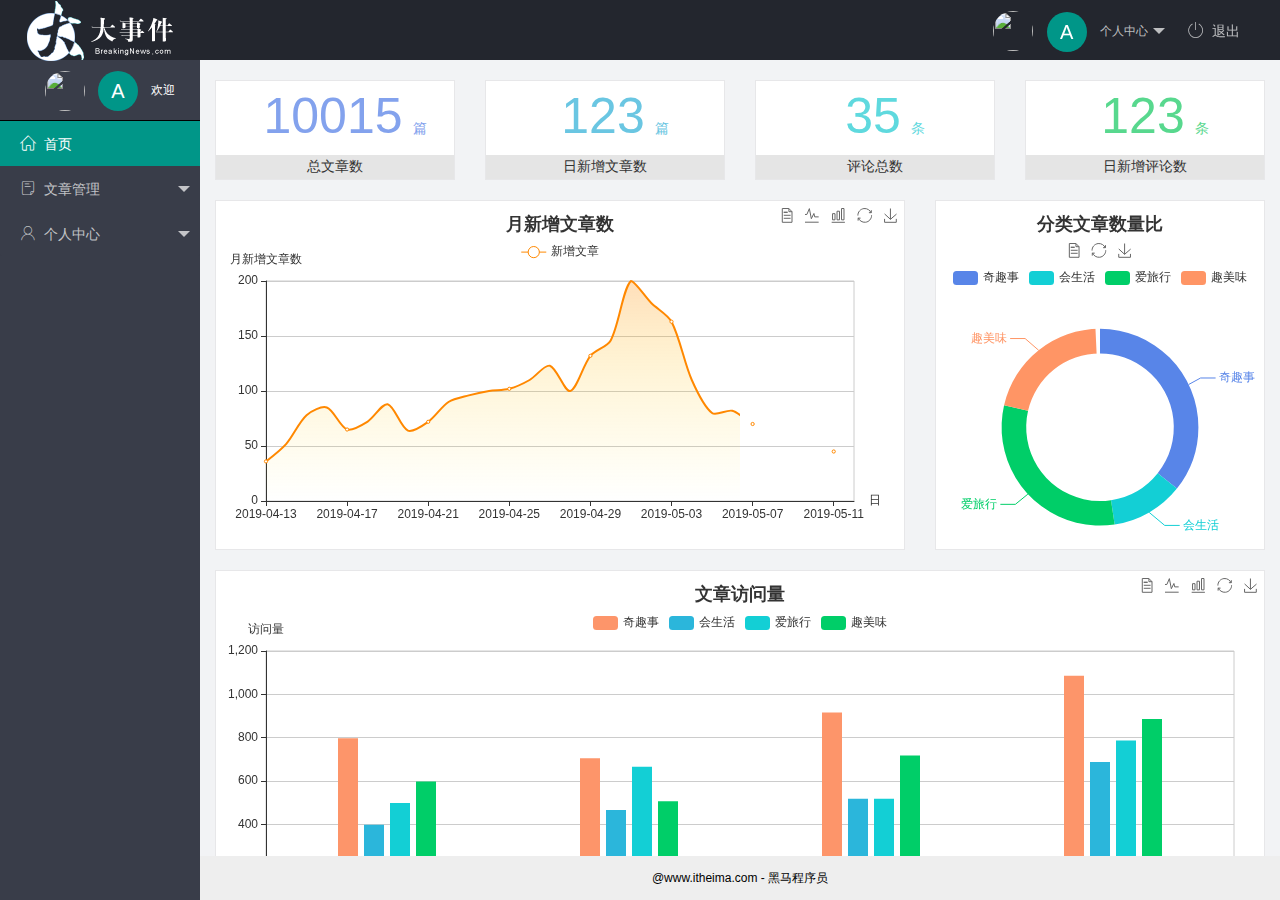
==== commit db3a6df7: "完成个人中心功能的开发" ====
--- a/index.html
+++ b/index.html
@@ -27,9 +27,9 @@
                         个人中心
                     </a>
                     <dl class="layui-nav-child">
-                        <dd><a href="">基本资料</a></dd>
-                        <dd><a href="">更换头像</a></dd>
-                        <dd><a href="">重置密码</a></dd>
+                        <dd><a href="/user/user_info.html" target="fm">基本资料</a></dd>
+                        <dd><a href="/user/user_avatar.html" target="fm">更换头像</a></dd>
+                        <dd><a href="/user/user_pwd.html" target="fm">重置密码</a></dd>
                     </dl>
                 </li>
                 <li class="layui-nav-item" lay-header-event="menuRight" lay-unselect>
@@ -60,9 +60,9 @@
                     <li class="layui-nav-item">
                         <a href="javascript:;"><span class="iconfont icon-user"></span>个人中心</a>
                         <dl class="layui-nav-child">
-                            <dd><a href="javascript:;"><i class="layui-icon layui-icon-app"></i>基本资料</a></dd>
-                            <dd><a href="javascript:;"><i class="layui-icon layui-icon-app"></i>更换头像</a></dd>
-                            <dd><a href="javascript:;"><i class="layui-icon layui-icon-app"></i>重置密码</a></dd>
+                            <dd><a href="/user/user_info.html" target="fm"><i class="layui-icon layui-icon-app"></i>基本资料</a></dd>
+                            <dd><a href="/user/user_avatar.html" target="fm"><i class="layui-icon layui-icon-app"></i>更换头像</a></dd>
+                            <dd><a href="/user/user_pwd.html" target="fm"><i class="layui-icon layui-icon-app"></i>重置密码</a></dd>
                         </dl>
                     </li>
                 </ul>
